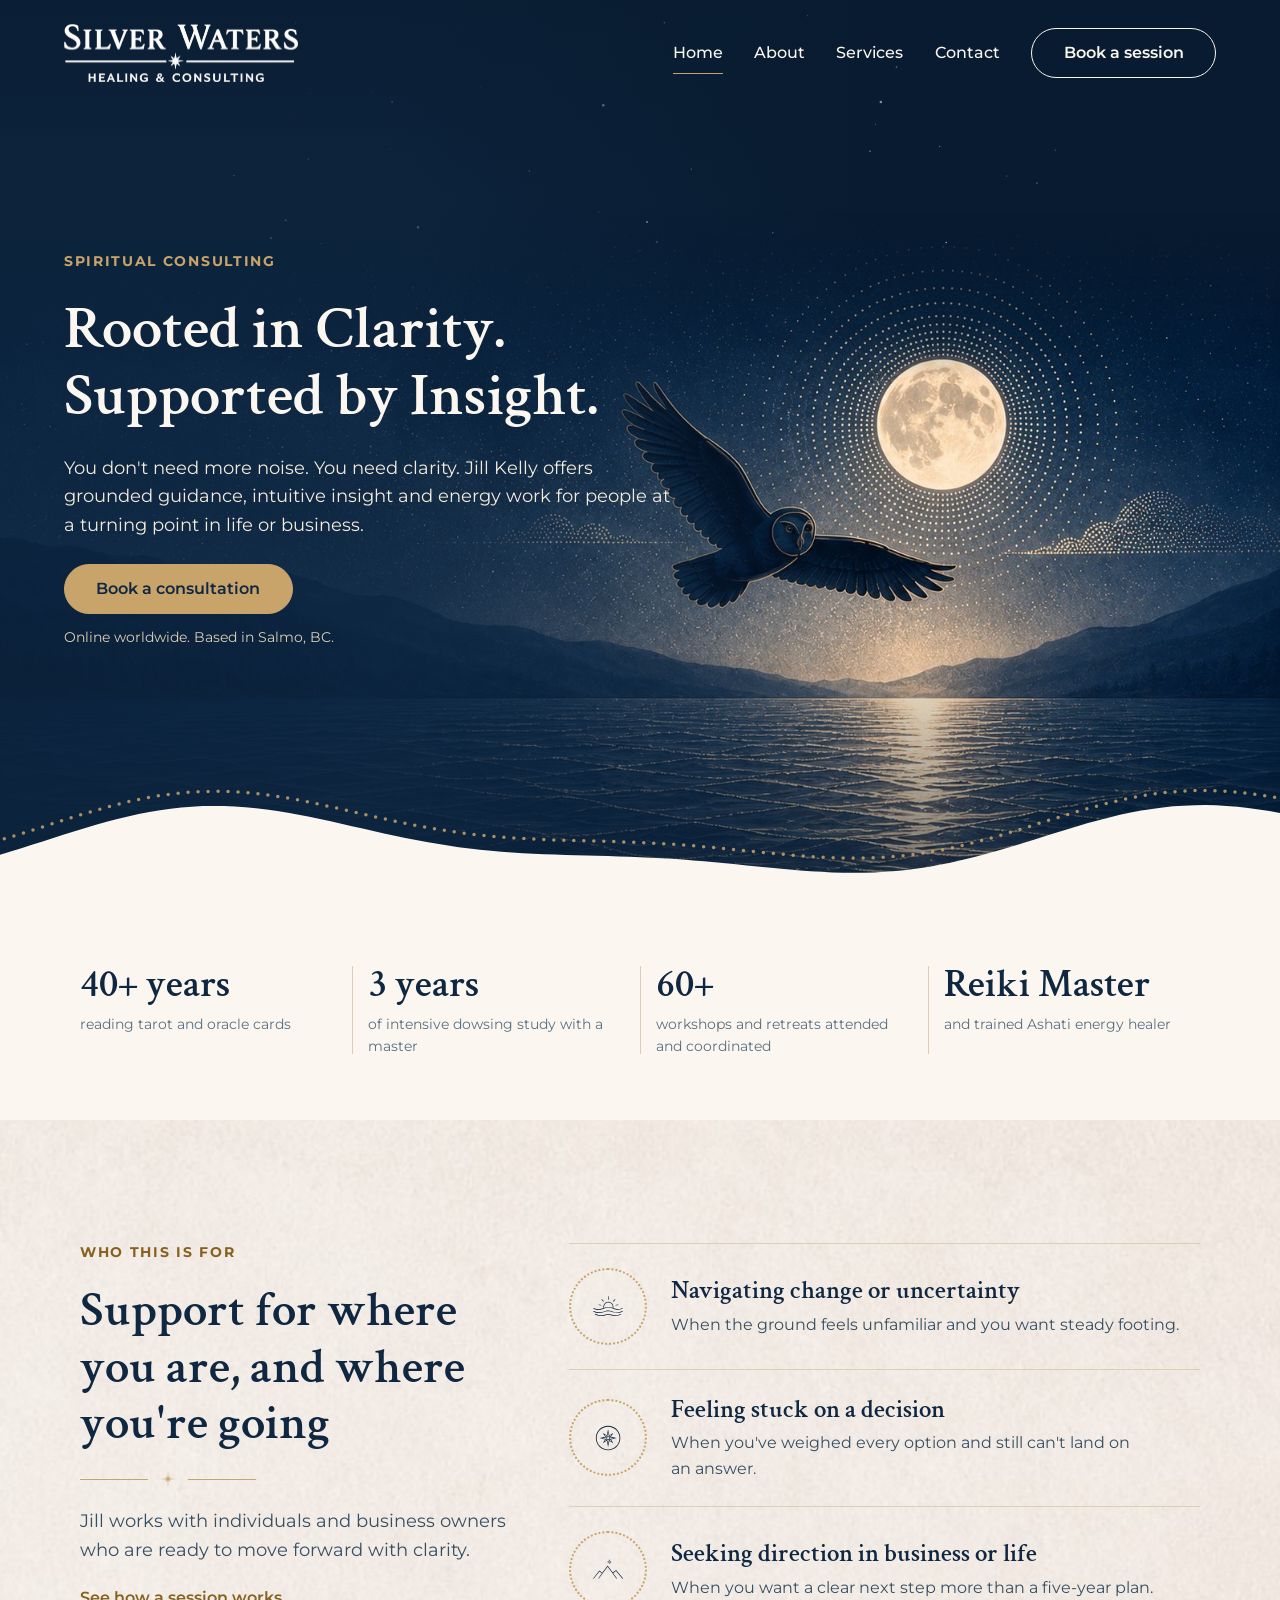
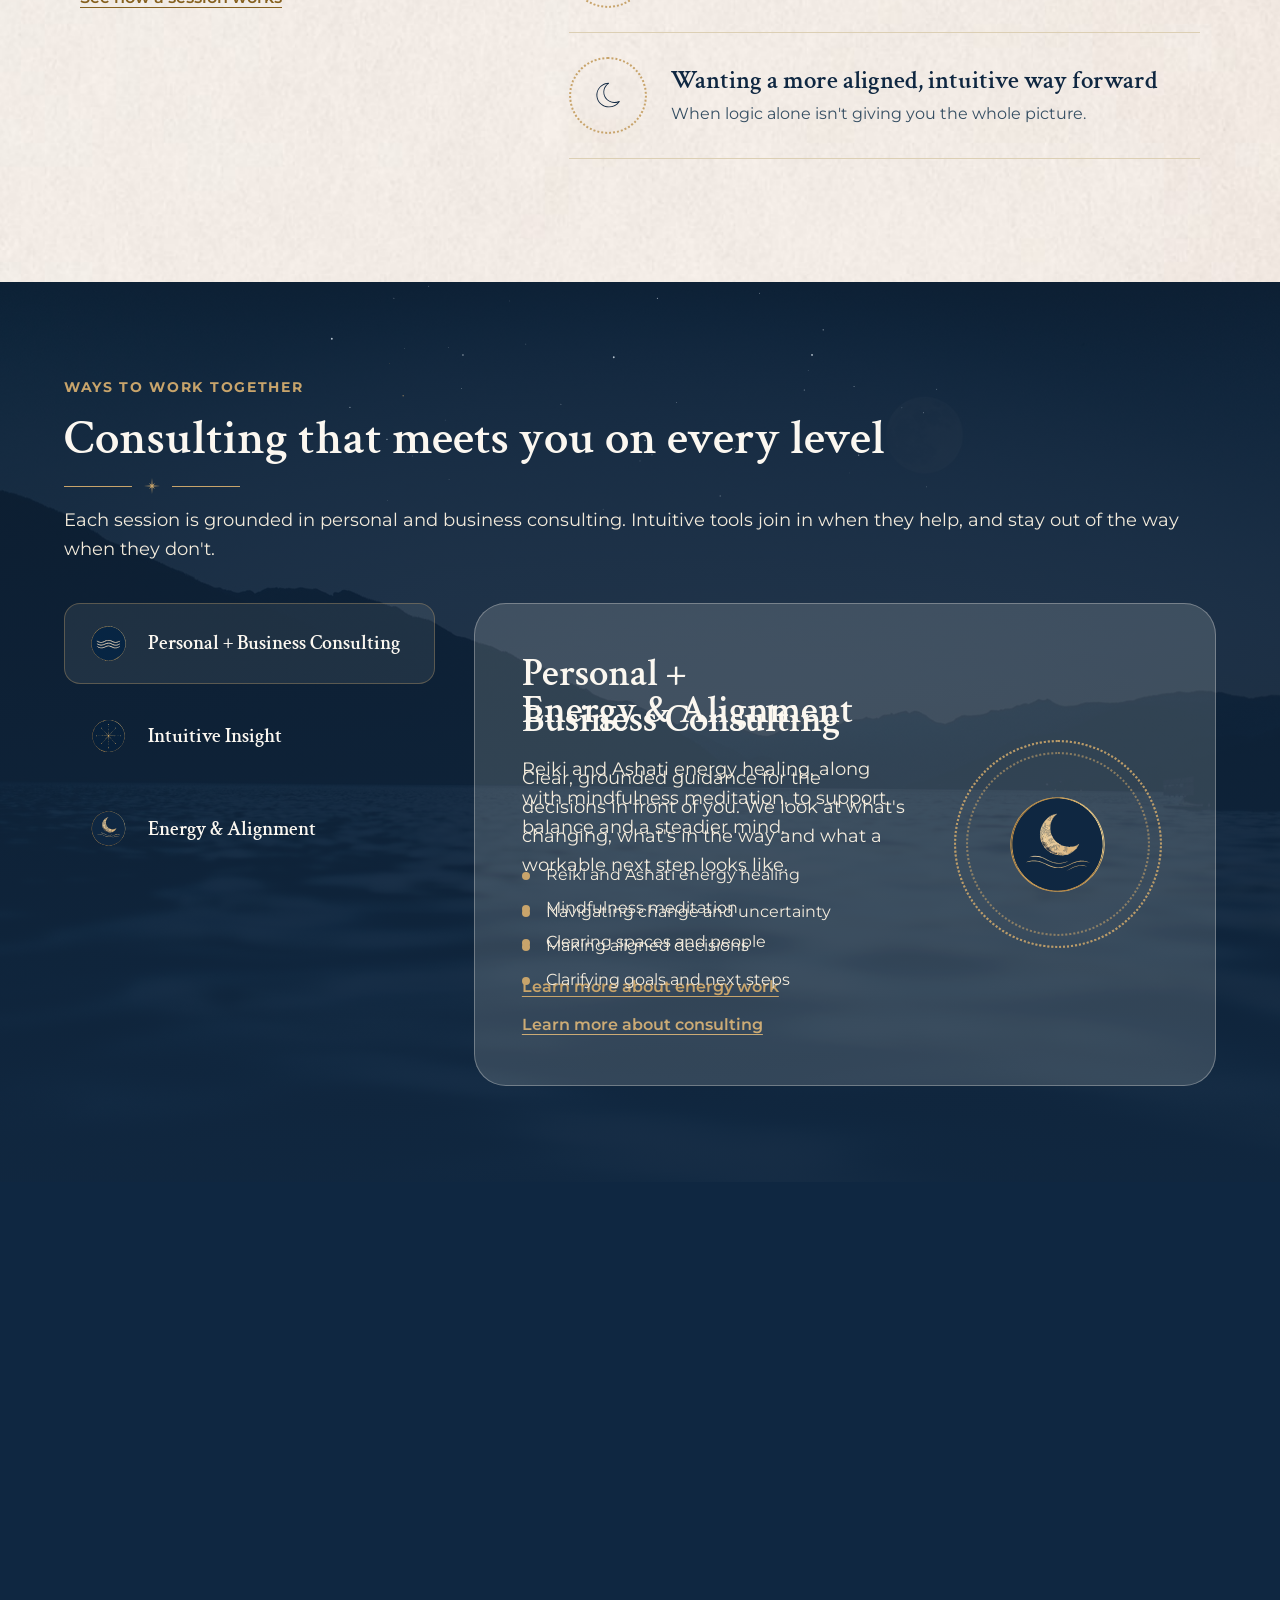
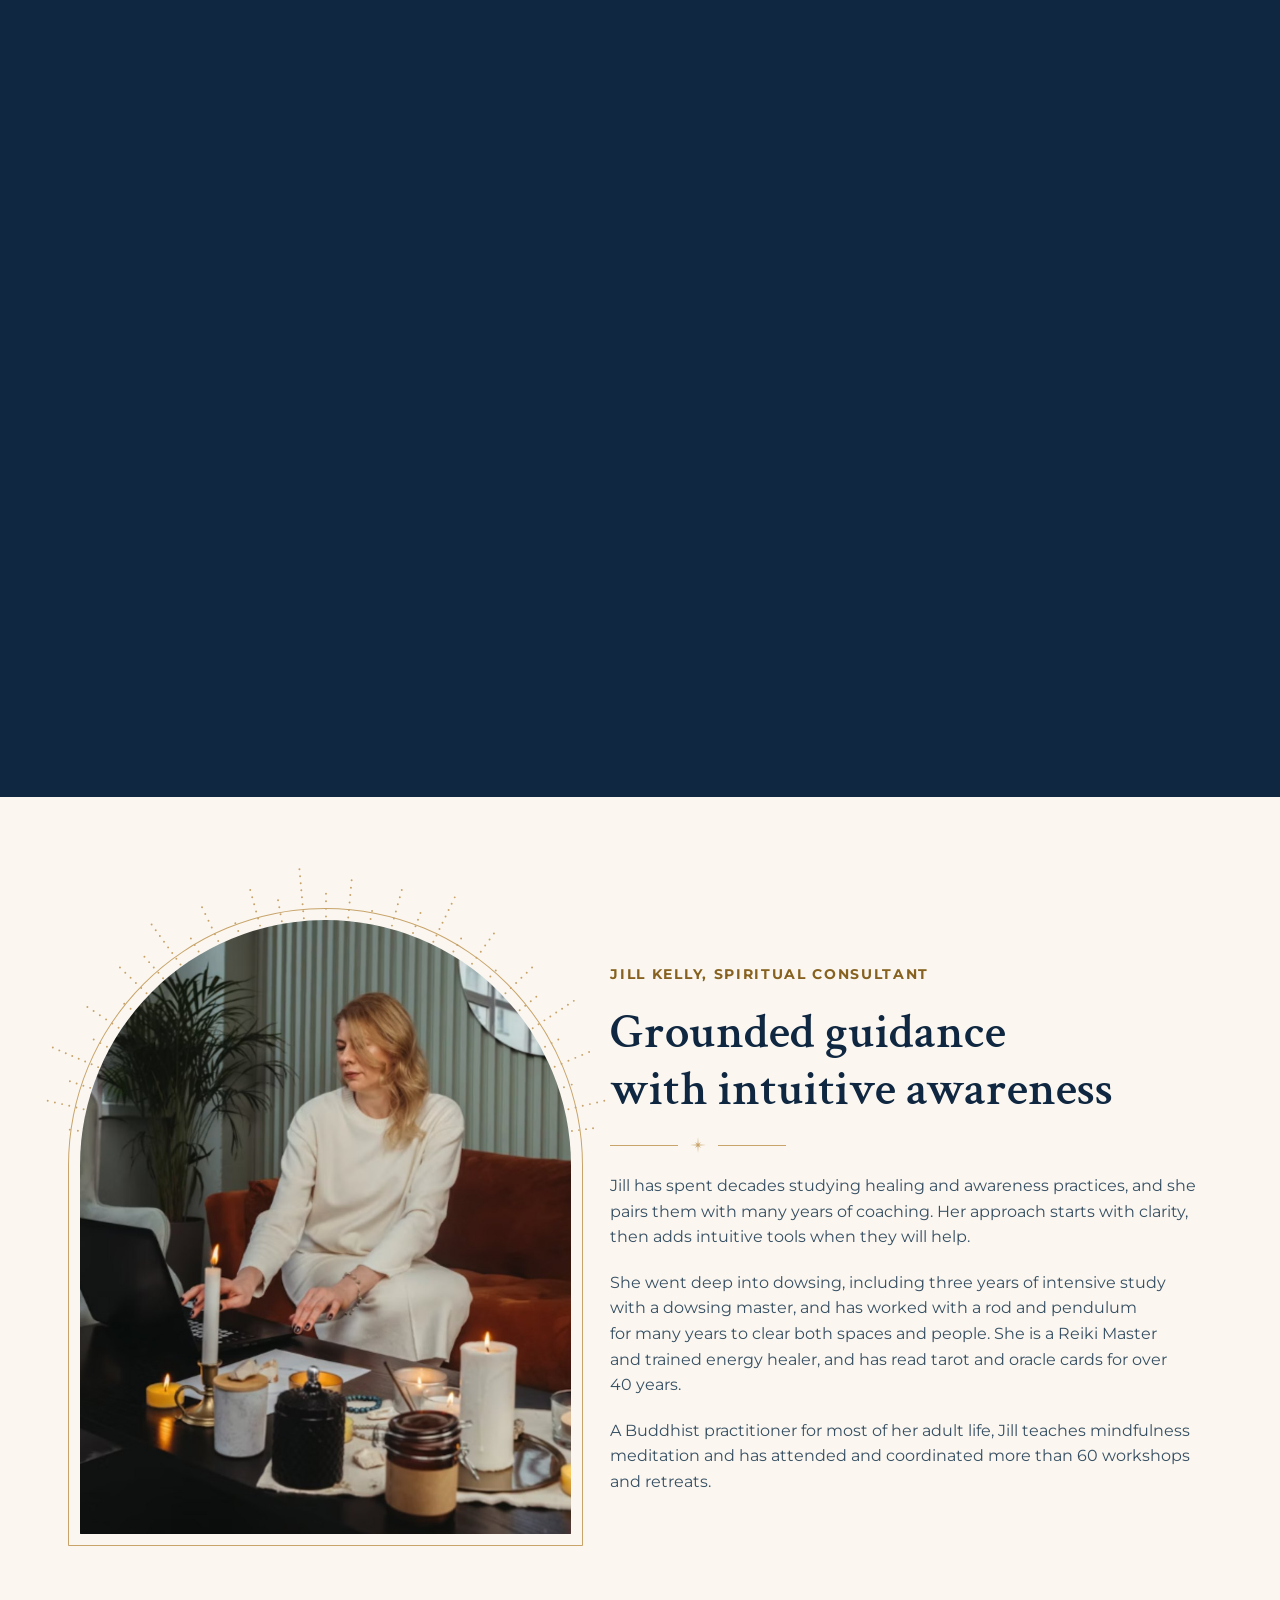
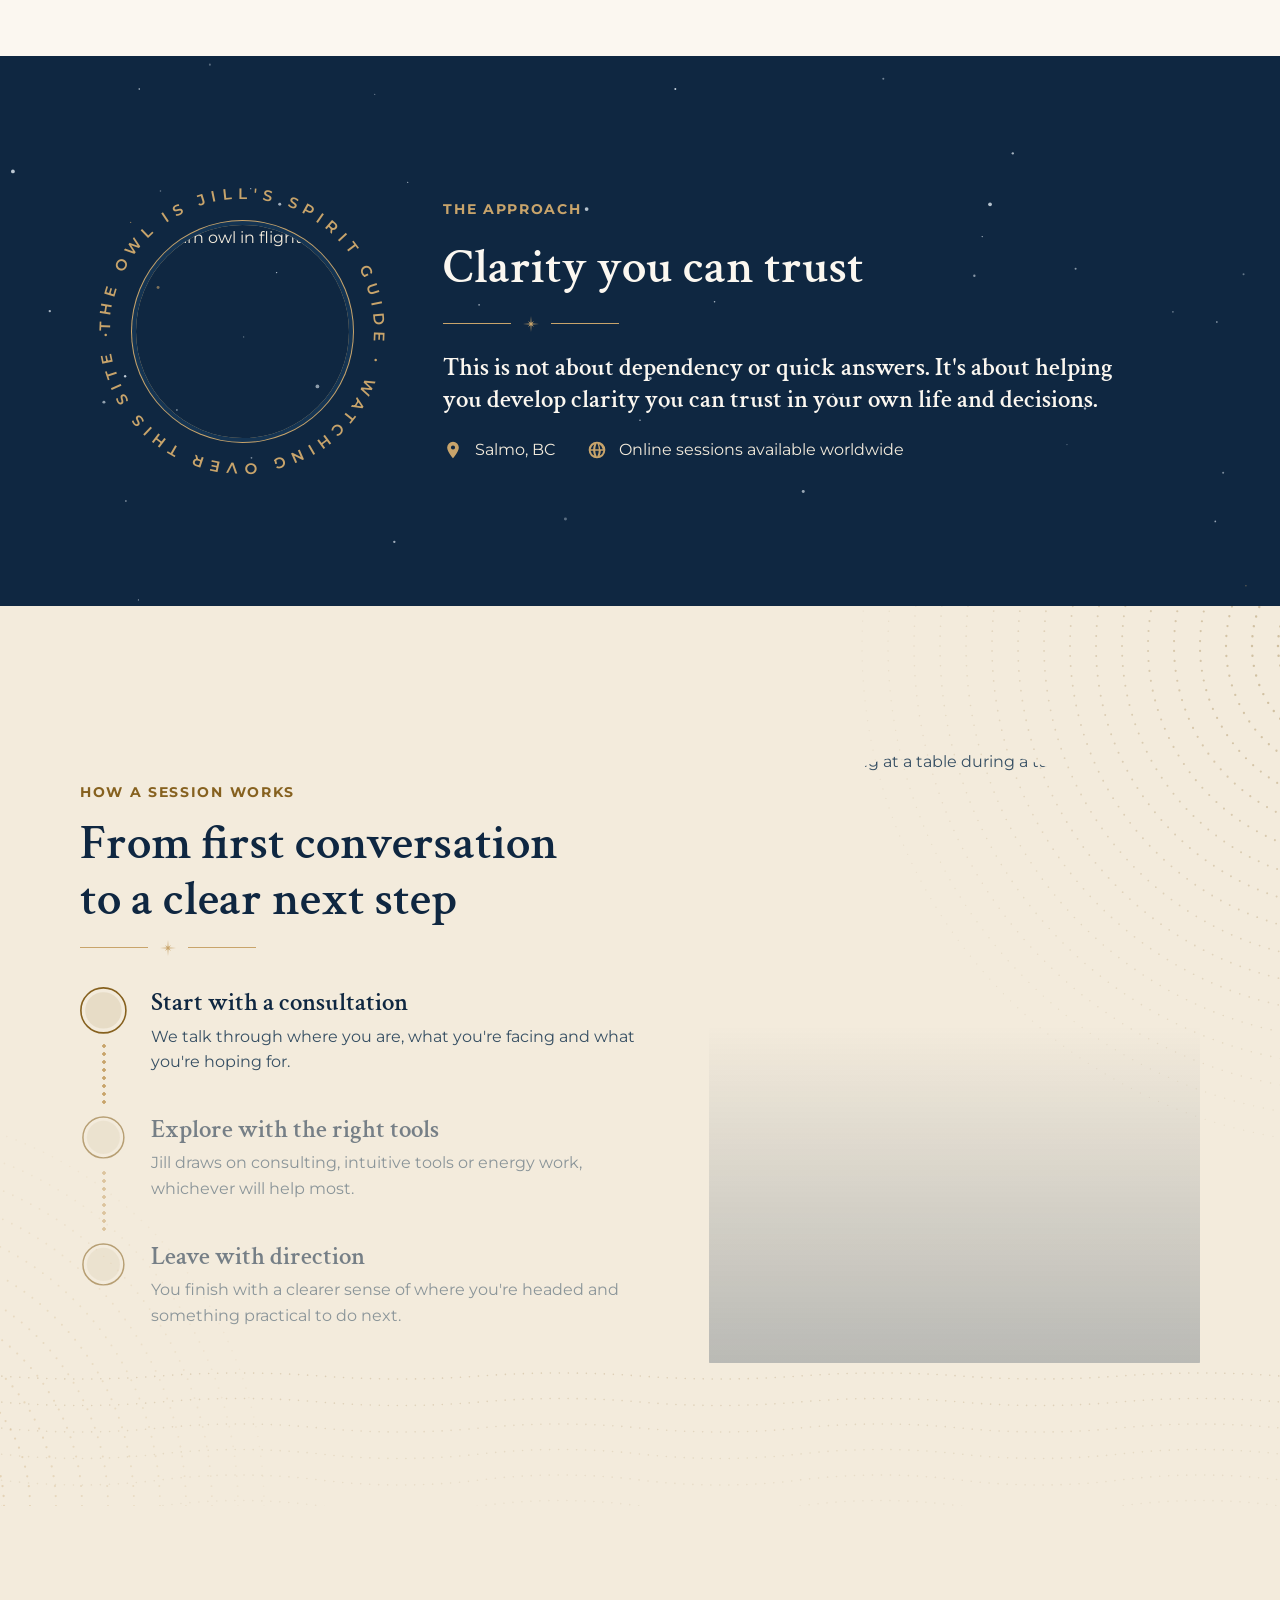
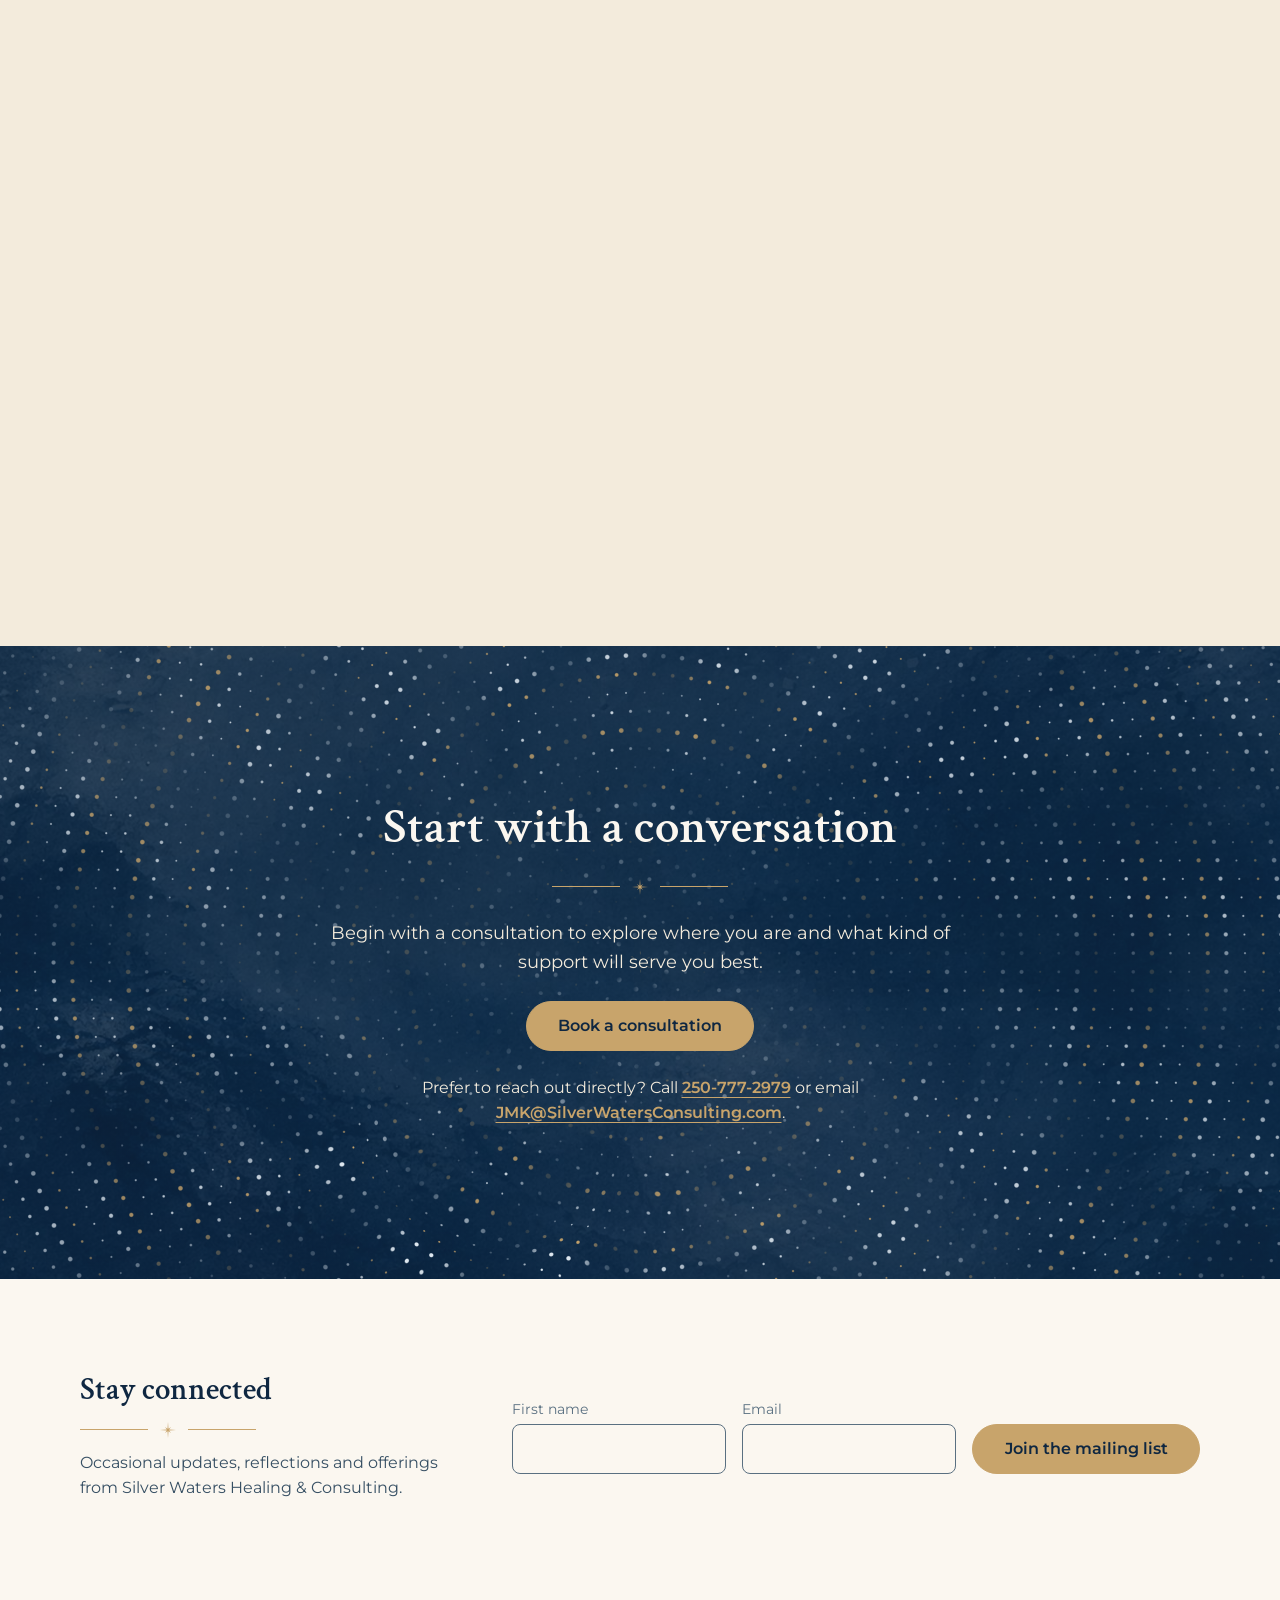
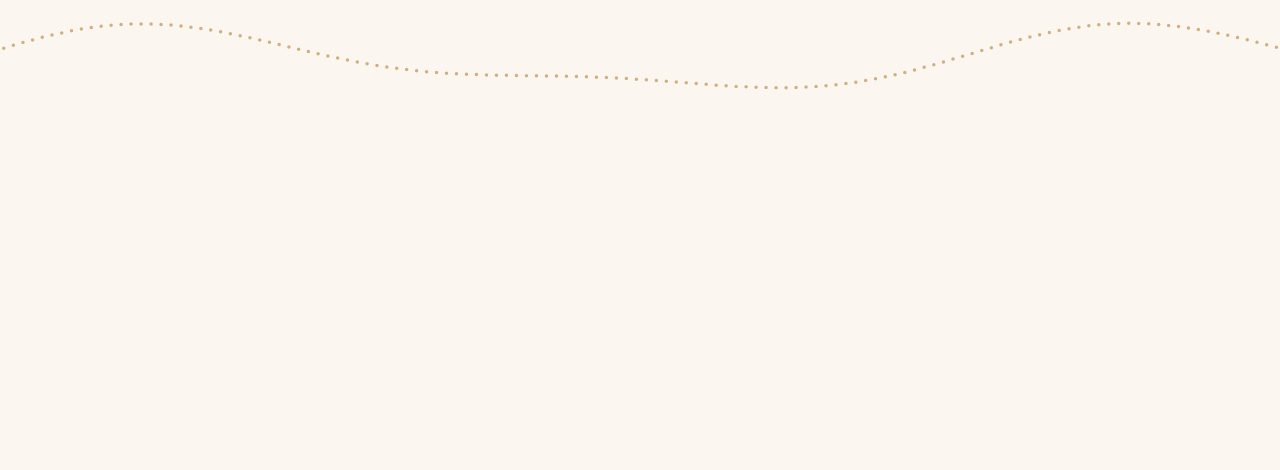
==== index.html @ f77a7997 "Silver Waters prototype v10 Home, About, Services and Contact pages with shared styles, script and a" ====
<!DOCTYPE html>
<html lang="en-CA">
<head>
<meta charset="utf-8">
<meta name="viewport" content="width=device-width, initial-scale=1">
<title>Silver Waters Healing &amp; Consulting | Spiritual consulting in Salmo, BC and online</title>
<meta name="description" content="Spiritual consulting for personal and professional clarity. Grounded guidance, tarot and oracle readings, dowsing and energy healing with Jill Kelly in Salmo, BC and online worldwide.">
<meta name="theme-color" content="#0F2741">
<link rel="icon" href="assets/img/favicon.png">
<link rel="preload" href="assets/fonts/crimson-text-latin-600-normal.woff2" as="font" type="font/woff2" crossorigin>
<link rel="stylesheet" href="styles.css">
<script src="script.js" defer></script>
</head>
<body>

<!-- Icon sprite: the four outline icons from the icons folder, plus a few small marks -->
<svg width="0" height="0" style="position:absolute" aria-hidden="true" focusable="false">
  <symbol id="i-sunrise" viewBox="0 0 144 144"><path d="M86.23,80.1c-8.52-3.36-17.35-3.55-25.71-.22l-9.67,3.85c-10.69,3.56-22.1,2.5-31.73-3.43-.15-.51-.06-1.39.26-1.67s1.35-.24,1.75,0c10.65,6.32,23.32,5.96,34.15.52-1.23-5.84.38-11.62,4.21-16.08,3.48-4.05,9.02-6.65,14.69-6.17,11.19.97,19.08,11.11,16.81,22.36,10.3,5.13,21.82,5.68,31.98-.45.55-.33,1.81-.06,1.97.46.79,2.69-15.48,9.97-29.44,4.47l-9.26-3.65ZM88.69,78.35c1.57-9.45-5.06-17.95-14.46-18.88-4.86-.48-9.59,1.67-12.76,5.13s-4.69,8.47-3.85,13.58c10.94-4.42,19.98-4.54,31.08.16Z"/> <path d="M81.12,91.47c-5.77-1.92-11.7-1.69-17.35.09l-11.62,3.65c-9.33,2.93-19.13,2.22-28.12-1.52l-4.33-1.8c-.34-.14-.6-1.38-.32-1.6.33-.27.99-.5,1.69-.64,10.39,5.4,22.25,6.16,33.28,2.27l8.51-2.75c6.78-2.19,13.98-1.96,20.74.36l9.46,3.25c9.77,3.36,20.13,1.84,29.32-2.84.66-.34,1.86-.13,2.1.4.35.79-.16,1.48-.94,1.87-10.67,5.38-22.65,6.29-33.85,2.12l-8.55-2.85Z"/> <path d="M118.78,102.4l-6.9,2.63c-8.65,3.3-17.72,3.4-26.58.58-9.22-2.93-15.32-3.26-24.79-.19-8.73,2.83-17.7,3.02-26.42.04l-8.94-3.05c-.43-.15-.97-1.27-.75-1.63s.89-.72,1.5-.96c4.72,1.89,9.31,3.39,14.28,4.63,6.42,1.37,12.7.79,18.93-1.24,10.5-3.43,17.2-3.19,27.63.21,11.55,3.76,20.23,1.12,30.99-3.35.41-.17,1.52.31,1.68.73s-.2,1.43-.64,1.59Z"/> <path d="M74.1,47.96c0,.56-.69,1.39-1.08,1.39-.49,0-1.25-.65-1.39-1.17v-10.71s1.08-1.04,1.08-1.04c.3-.29,1.34.69,1.34,1.12l.05,10.41Z"/> <path d="M56.34,53.72c.48.51.71,1.36.25,1.93-.52.65-1.48.55-2.1-.13l-5.96-6.51c-.31-.34-.08-1.46.33-1.75s1.29-.05,1.73.41l5.75,6.04Z"/> <path d="M92,55.47c-.38.41-1.33.73-1.73.57-.46-.19-.8-1.44-.42-1.84l6.4-6.81c.36-.39,1.47-.27,1.76.15s.14,1.3-.23,1.7l-5.78,6.23Z"/> <path d="M47.22,70.24l-8.29-1.77c-.43-.09-1.09-.84-1.13-1.26-.05-.49.92-1.39,1.48-1.25l8.31,1.97c.33.08.79.8.86,1.14s-.87,1.24-1.22,1.17Z"/> <path d="M99.66,70.18c-.6.12-1.56-.72-1.51-1.12s.62-1.16,1.01-1.23l8.29-1.51c.42-.08,1.19.36,1.43.64s-.09,1.45-.56,1.54l-8.66,1.67Z"/></symbol>
  <symbol id="i-compass" viewBox="0 0 144 144"><path d="M115.94,72c0,24.27-19.67,43.94-43.94,43.94s-43.94-19.67-43.94-43.94,19.67-43.94,43.94-43.94,43.94,19.67,43.94,43.94ZM112.94,71.99c0-22.61-18.33-40.93-40.93-40.93s-40.93,18.33-40.93,40.93,18.33,40.93,40.93,40.93,40.93-18.33,40.93-40.93Z"/> <path d="M71.98,103.54l-4.72-21.73-14.36,8.86,8.21-13.99-19.43-4.57,20.04-4.52-8.81-13.52,14.55,7.52,4.43-21.44,4.67,21.3,14.53-7.69-8.97,13.82,20.47,4.47-20.05,4.62,8.54,14.2-14.47-8.57-4.63,21.23ZM74.74,66.25l-.26-3-2.46-11.97-2.93,15.18,5.64-.21ZM80.7,65.58l3.66-5.76-7.34,4.1c.1,1.34.37,2.73,1.04,2.9,1.02.25,2.07-.33,2.64-1.23ZM66.84,63.84l-7.2-3.73,4.77,7.02c.71.09,2.31.01,2.33-.62l.1-2.67ZM75.76,72.24c0-2.04-1.66-3.7-3.7-3.7s-3.7,1.66-3.7,3.7,1.66,3.7,3.7,3.7,3.7-1.66,3.7-3.7ZM66.36,75.28c-.37-2.67-.22-4.1.2-6.32l-14.7,3.21,14.5,3.11ZM92.19,72.21l-14.88-3.34c.96,2.42,1.05,3.87.19,6.34l14.69-2.99ZM67.44,77.43l-3.61-.81-3.78,6.67c3.18-1.71,5.05-3.37,7.39-5.87ZM84.42,84.2l-4.86-7.46c-.96.13-2.32.11-2.36.59l-.2,2.25,7.42,4.62ZM72.03,92.6l2.9-14.68c-1.99.97-3.37.94-5.82.19l2.92,14.49Z"/></symbol>
  <symbol id="i-mountain" viewBox="0 0 144 144"><path d="M84.36,82.41l-14.06-18.78-17.45,23.42-13.91,19.1c-.39.25-1.23.29-1.6.02s-.36-1.09-.04-1.64l12.65-17.16-8.79-7.01-20.23,25.36c-.35.58-1.12.84-1.71.6-.49-.21-.71-1.25-.23-1.85l21.9-27.25,10.3,8.31,18.08-24.31c.2-.26.6-.64.83-.74.28-.13.95.28,1.18.58l17.55,23.53,10.79-8.43c.46-.36,1.13-.25,1.67.19l23.24,27.6c.41.49.83,1.11.78,1.6-.06.53-1.12,1-1.7.74l-23.44-27.67-9.99,7.87,13.31,17.94c.27.38.36,1.26.11,1.56s-1.1.4-1.61.26l-17.59-23.84Z"/> <path d="M76.32,54.98c-1.83-2.83-.87-6.12-3.79-7.11l-4.74-1.61,4.72-1.51c1.05-.34,1.91-1.26,2.2-2.39l1.15-4.54c.2-.12.62-.34.68-.19l.37.88c.66,1.6.8,4.12,1.91,5.63l6.08,2.05c-3.15,1.96-5.79.58-7.03,4.24l-1.54,4.55ZM76.36,50.1c.75-2.3,1.7-3.04,3.69-3.81-2.25-.64-2.93-1.85-3.66-4.01-.47,2.46-1.71,3.47-3.92,4.12,2.29.56,3.32,1.36,3.89,3.71Z"/></symbol>
  <symbol id="i-moon" viewBox="0 0 144 144"><path d="M111.66,93.51c.53-.24,1.6-.09,1.9.24s.31,1.53.03,1.94c-10.19,14.86-28.04,22.53-45.85,19.65-19.93-3.23-35.28-19.11-37.33-39.35-1.6-15.8,6.18-31.31,19.18-40.2,7.53-4.92,15.63-7.2,24.58-7.72.53.4,1.18.95,1.39,1.33.26.46-.55,1.5-1.09,1.83-7.27,4.57-12.24,11.64-14.85,19.87-2.99,9.41-1.54,19.36,3.42,27.83,9.98,17.01,30.23,22.67,48.6,14.58ZM107.68,98.22c-13.46,3.89-26.58,2-37.39-6.38-9.37-7.26-15.77-19.36-15.23-31.98.48-11.17,5.49-20.75,13.87-28.36-18.35,2.84-33.04,17.08-35.29,35.77s8.74,35.99,26,42.73c16.86,6.58,36.15,1.89,48.05-11.78Z"/></symbol>
  <symbol id="i-star" viewBox="0 0 24 24"><path d="M12.00 0.00 L12.73 10.24 L16.53 7.47 L13.76 11.27 L24.00 12.00 L13.76 12.73 L16.53 16.53 L12.73 13.76 L12.00 24.00 L11.27 13.76 L7.47 16.53 L10.24 12.73 L0.00 12.00 L10.24 11.27 L7.47 7.47 L11.27 10.24 Z"/></symbol>
  <symbol id="i-mail" viewBox="0 0 24 24"><path d="M20 4H4a2 2 0 0 0-2 2v12a2 2 0 0 0 2 2h16a2 2 0 0 0 2-2V6a2 2 0 0 0-2-2Zm0 4-8 5-8-5V6l8 5 8-5v2Z"/></symbol>
  <symbol id="i-phone" viewBox="0 0 24 24"><path d="M6.6 10.8a15.1 15.1 0 0 0 6.6 6.6l2.2-2.2a1 1 0 0 1 1-.25 11.4 11.4 0 0 0 3.6.57 1 1 0 0 1 1 1V20a1 1 0 0 1-1 1A17 17 0 0 1 3 4a1 1 0 0 1 1-1h3.5a1 1 0 0 1 1 1c0 1.25.2 2.45.57 3.57a1 1 0 0 1-.25 1L6.6 10.8Z"/></symbol>
  <symbol id="i-clock" viewBox="0 0 24 24"><path fill-rule="evenodd" d="M12 2a10 10 0 1 0 0 20 10 10 0 0 0 0-20Zm.5 5H11v6l4.6 2.7.8-1.3-3.9-2.3V7Z"/></symbol>
  <symbol id="i-pin" viewBox="0 0 24 24"><path d="M12 2a7 7 0 0 0-7 7c0 5.2 7 13 7 13s7-7.8 7-13a7 7 0 0 0-7-7Zm0 9.5A2.5 2.5 0 1 1 12 6.5a2.5 2.5 0 0 1 0 5Z"/></symbol>
  <symbol id="i-globe" viewBox="0 0 24 24"><path d="M12 2a10 10 0 1 0 0 20 10 10 0 0 0 0-20Zm6.9 9h-3.1a15.6 15.6 0 0 0-1.4-6A8 8 0 0 1 18.9 11ZM12 4c.8 1 1.8 3.2 2.1 7H9.9C10.2 7.2 11.2 5 12 4ZM4.3 13h3.1a15.6 15.6 0 0 0 1.4 6A8 8 0 0 1 4.3 13Zm3.1-2H4.3a8 8 0 0 1 4.5-6 15.6 15.6 0 0 0-1.4 6ZM12 20c-.8-1-1.8-3.2-2.1-7h4.2c-.3 3.8-1.3 6-2.1 7Zm3.2-1a15.6 15.6 0 0 0 1.4-6h3.1a8 8 0 0 1-4.5 6Z"/></symbol>
</svg>

<!-- Randomly scattered stars, reused in dark sections -->
<svg width="0" height="0" style="position:absolute" aria-hidden="true" focusable="false">
  <symbol id="starfield" viewBox="0 0 1600 700">
<circle class="st st-s" cx="724" cy="392" r="1.0" style="--o:0.45;animation-duration:6.2s;animation-delay:-11.8s"/>
<circle class="st st-s" cx="1479" cy="326" r="1.1" style="--o:0.44;animation-duration:10.0s;animation-delay:-7.2s"/>
<circle class="st st-s" cx="813" cy="411" r="1.9" style="--o:0.68;animation-duration:8.4s;animation-delay:-1.3s"/>
<circle class="st st-s" cx="295" cy="358" r="0.8" style="--o:0.49;animation-duration:10.9s;animation-delay:-5.1s"/>
<circle class="st st-s" cx="1008" cy="555" r="1.9" style="--o:0.68;animation-duration:7.3s;animation-delay:-2.3s"/>
<circle class="st st-g" cx="151" cy="212" r="0.9" style="--o:0.61;animation-duration:10.2s;animation-delay:-8.0s"/>
<circle class="st st-s" cx="145" cy="567" r="0.9" style="--o:0.85;animation-duration:6.6s;animation-delay:-0.2s"/>
<circle class="st st-s" cx="1110" cy="29" r="1.3" style="--o:0.49;animation-duration:5.4s;animation-delay:-3.7s"/>
<circle class="st st-g" cx="1572" cy="675" r="1.0" style="--o:0.43;animation-duration:8.6s;animation-delay:-4.3s"/>
<circle class="st st-s" cx="1046" cy="431" r="1.0" style="--o:0.86;animation-duration:8.8s;animation-delay:-4.6s"/>
<circle class="st st-s" cx="252" cy="11" r="1.3" style="--o:0.36;animation-duration:10.1s;animation-delay:-6.3s"/>
<circle class="st st-s" cx="845" cy="42" r="1.3" style="--o:0.90;animation-duration:5.6s;animation-delay:-7.1s"/>
<circle class="st st-s" cx="304" cy="169" r="0.8" style="--o:0.76;animation-duration:10.6s;animation-delay:-10.3s"/>
<circle class="st st-s" cx="48" cy="325" r="1.5" style="--o:0.73;animation-duration:12.2s;animation-delay:-11.3s"/>
<circle class="st st-s" cx="705" cy="590" r="1.9" style="--o:0.37;animation-duration:9.0s;animation-delay:-0.2s"/>
<circle class="st st-s" cx="831" cy="448" r="1.9" style="--o:0.36;animation-duration:5.6s;animation-delay:-1.2s"/>
<circle class="st st-s" cx="800" cy="464" r="0.9" style="--o:0.83;animation-duration:10.8s;animation-delay:-5.0s"/>
<circle class="st st-s" cx="732" cy="195" r="2.4" style="--o:0.81;animation-duration:5.7s;animation-delay:-9.8s"/>
<circle class="st st-s" cx="1344" cy="495" r="0.8" style="--o:0.40;animation-duration:5.2s;animation-delay:-12.4s"/>
<circle class="st st-s" cx="504" cy="161" r="0.9" style="--o:0.69;animation-duration:12.4s;animation-delay:-3.3s"/>
<circle class="st st-s" cx="462" cy="49" r="0.8" style="--o:0.43;animation-duration:9.9s;animation-delay:-6.7s"/>
<circle class="st st-s" cx="1226" cy="280" r="1.5" style="--o:0.59;animation-duration:12.1s;animation-delay:-4.3s"/>
<circle class="st st-s" cx="1355" cy="271" r="1.3" style="--o:0.59;animation-duration:11.4s;animation-delay:-11.9s"/>
<circle class="st st-s" cx="1533" cy="593" r="1.1" style="--o:0.67;animation-duration:7.5s;animation-delay:-1.8s"/>
<circle class="st st-s" cx="1" cy="147" r="2.4" style="--o:0.84;animation-duration:5.3s;animation-delay:-0.8s"/>
<circle class="st st-s" cx="1569" cy="278" r="1.3" style="--o:0.41;animation-duration:8.8s;animation-delay:-12.0s"/>
<circle class="st st-s" cx="117" cy="441" r="1.9" style="--o:0.64;animation-duration:10.4s;animation-delay:-9.3s"/>
<circle class="st st-s" cx="1246" cy="189" r="2.4" style="--o:0.81;animation-duration:7.2s;animation-delay:-7.9s"/>
<circle class="st st-s" cx="1543" cy="531" r="1.3" style="--o:0.52;animation-duration:11.3s;animation-delay:-0.2s"/>
<circle class="st st-s" cx="189" cy="172" r="1.0" style="--o:0.45;animation-duration:11.2s;animation-delay:-3.5s"/>
<circle class="st st-s" cx="162" cy="42" r="1.0" style="--o:0.89;animation-duration:5.9s;animation-delay:-1.4s"/>
<circle class="st st-s" cx="1275" cy="124" r="1.5" style="--o:0.73;animation-duration:6.6s;animation-delay:-6.2s"/>
<circle class="st st-s" cx="895" cy="313" r="1.0" style="--o:0.77;animation-duration:9.3s;animation-delay:-0.5s"/>
<circle class="st st-s" cx="305" cy="512" r="1.1" style="--o:0.54;animation-duration:10.6s;animation-delay:-6.8s"/>
<circle class="st st-s" cx="210" cy="451" r="1.0" style="--o:0.79;animation-duration:12.2s;animation-delay:-1.1s"/>
<circle class="st st-g" cx="186" cy="295" r="1.9" style="--o:0.60;animation-duration:10.0s;animation-delay:-11.8s"/>
<circle class="st st-s" cx="341" cy="189" r="1.9" style="--o:0.71;animation-duration:9.0s;animation-delay:-10.7s"/>
<circle class="st st-s" cx="487" cy="619" r="1.5" style="--o:0.71;animation-duration:6.6s;animation-delay:-9.4s"/>
<circle class="st st-s" cx="337" cy="276" r="0.9" style="--o:0.84;animation-duration:12.8s;animation-delay:-12.7s"/>
<circle class="st st-s" cx="1367" cy="449" r="1.5" style="--o:0.75;animation-duration:5.1s;animation-delay:-6.6s"/>
<circle class="st st-s" cx="161" cy="693" r="0.8" style="--o:0.65;animation-duration:11.1s;animation-delay:-6.3s"/>
<circle class="st st-s" cx="1236" cy="230" r="0.8" style="--o:0.83;animation-duration:8.4s;animation-delay:-0.5s"/>
<circle class="st st-s" cx="144" cy="408" r="1.5" style="--o:0.85;animation-duration:8.8s;animation-delay:-13.0s"/>
<circle class="st st-s" cx="389" cy="421" r="2.4" style="--o:0.62;animation-duration:12.6s;animation-delay:-1.1s"/>
<circle class="st st-s" cx="595" cy="317" r="1.1" style="--o:0.66;animation-duration:11.6s;animation-delay:-7.3s"/>
<circle class="st st-s" cx="1535" cy="339" r="1.0" style="--o:0.81;animation-duration:9.5s;animation-delay:-4.1s"/>
  </symbol>
</svg>

<a class="skip-link" href="#main">Skip to content</a>

<!-- Header -->
<header class="site-header">
<div class="header-inner boxed-l pad-tb-24 flex-row flex-align-center flex-justify-between gap-24">
  <a class="brand" href="index.html" aria-label="Silver Waters Healing &amp; Consulting, home">
    <img src="assets/img/logo-header.png" alt="Silver Waters Healing &amp; Consulting" width="935" height="233">
  </a>
  <input class="menu-check" type="checkbox" id="menu-toggle">
  <label class="menu-button" for="menu-toggle"><span class="menu-bars"></span><span class="visually-hidden">Menu</span></label>
  <nav class="site-nav" aria-label="Main">
    <ul class="flex-row flex-align-center gap-32">
      <li><a class="nav-link body-m heading-on-dark" href="index.html" aria-current="page">Home</a></li>
      <li><a class="nav-link body-m heading-on-dark" href="about.html">About</a></li>
      <li><a class="nav-link body-m heading-on-dark" href="services.html">Services</a></li>
      <li><a class="nav-link body-m heading-on-dark" href="contact.html">Contact</a></li>
      <li><a class="btn-outline-on-dark" href="contact.html">Book a session</a></li>
    </ul>
  </nav>
</div>
</header>

<div class="page" id="page">

<main id="main">

<!-- 1. Hero: one main action -->
<section class="hero bg-dark-1 boxed-l pad-tb-160 flex-column flex-justify-center body-on-dark" aria-labelledby="hero-title">
  <div class="scene" aria-hidden="true">
    <div class="scene-art">
      <img class="art-base" src="assets/img/hero.jpg" alt="" width="1683" height="935" fetchpriority="high">
    </div>
    <svg class="starfield" preserveAspectRatio="xMidYMid slice"><use href="#starfield"/></svg>
    <div class="scene-scrim"></div>
  </div>

  <div class="hero-content flex-column gap-24">
    <p class="sub-title subtitle-on-dark rise" style="--delay:.1s">Spiritual consulting</p>
    <h1 id="hero-title" class="title-1 heading-on-dark rise" style="--delay:.25s"><span class="line-break">Rooted in Clarity.</span> <span class="line-break">Supported by Insight.</span></h1>
    <p class="body-l rise" style="--delay:.45s">You don't need more noise. You need clarity. Jill Kelly offers grounded guidance, intuitive insight and energy work for people at a turning point in life or business.</p>
    <div class="flex-column flex-align-start gap-12 rise" style="--delay:.65s">
      <a class="btn-solid-on-dark" href="contact.html">Book a consultation</a>
      <p class="body-s detail-on-dark">Online worldwide. Based in Salmo, BC.</p>
    </div>
  </div>
  <div class="hero-wave" aria-hidden="true"><svg viewBox="0 0 1440 140" preserveAspectRatio="none" focusable="false" data-wave="down" data-m="78" data-a="44" data-dots="-16"><path class="wave-dots" d="M0,73.0 L12,75.8 L24,78.4 L36,80.8 L48,82.9 L60,84.7 L72,86.3 L84,87.6 L96,88.6 L108,89.4 L120,89.9 L132,90.2 L144,90.3 L156,90.2 L168,89.9 L180,89.4 L192,88.8 L204,88.1 L216,87.3 L228,86.5 L240,85.6 L252,84.7 L264,83.8 L276,83.0 L288,82.2 L300,81.4 L312,80.7 L324,80.1 L336,79.6 L348,79.2 L360,78.8 L372,78.5 L384,78.3 L396,78.1 L408,78.0 L420,77.8 L432,77.7 L444,77.6 L456,77.4 L468,77.1 L480,76.8 L492,76.4 L504,75.8 L516,75.1 L528,74.3 L540,73.3 L552,72.1 L564,70.7 L576,69.1 L588,67.3 L600,65.4 L612,63.3 L624,60.9 L636,58.5 L648,55.9 L660,53.2 L672,50.4 L684,47.5 L696,44.6 L708,41.7 L720,38.9 L732,36.1 L744,33.4 L756,30.8 L768,28.4 L780,26.3 L792,24.3 L804,22.6 L816,21.3 L828,20.2 L840,19.5 L852,19.1 L864,19.0 L876,19.4 L888,20.1 L900,21.1 L912,22.5 L924,24.3 L936,26.4 L948,28.7 L960,31.4 L972,34.3 L984,37.4 L996,40.7 L1008,44.2 L1020,47.8 L1032,51.4 L1044,55.1 L1056,58.7 L1068,62.3 L1080,65.9 L1092,69.3 L1104,72.5 L1116,75.6 L1128,78.5 L1140,81.1 L1152,83.5 L1164,85.6 L1176,87.5 L1188,89.1 L1200,90.3 L1212,91.3 L1224,92.1 L1236,92.5 L1248,92.7 L1260,92.7 L1272,92.4 L1284,92.0 L1296,91.3 L1308,90.6 L1320,89.7 L1332,88.7 L1344,87.6 L1356,86.5 L1368,85.3 L1380,84.2 L1392,83.1 L1404,82.0 L1416,81.0 L1428,80.1 L1440,79.2"/><path class="wave-fill" d="M0,89.0 L12,91.8 L24,94.4 L36,96.8 L48,98.9 L60,100.7 L72,102.3 L84,103.6 L96,104.6 L108,105.4 L120,105.9 L132,106.2 L144,106.3 L156,106.2 L168,105.9 L180,105.4 L192,104.8 L204,104.1 L216,103.3 L228,102.5 L240,101.6 L252,100.7 L264,99.8 L276,99.0 L288,98.2 L300,97.4 L312,96.7 L324,96.1 L336,95.6 L348,95.2 L360,94.8 L372,94.5 L384,94.3 L396,94.1 L408,94.0 L420,93.8 L432,93.7 L444,93.6 L456,93.4 L468,93.1 L480,92.8 L492,92.4 L504,91.8 L516,91.1 L528,90.3 L540,89.3 L552,88.1 L564,86.7 L576,85.1 L588,83.3 L600,81.4 L612,79.3 L624,76.9 L636,74.5 L648,71.9 L660,69.2 L672,66.4 L684,63.5 L696,60.6 L708,57.7 L720,54.9 L732,52.1 L744,49.4 L756,46.8 L768,44.4 L780,42.3 L792,40.3 L804,38.6 L816,37.3 L828,36.2 L840,35.5 L852,35.1 L864,35.0 L876,35.4 L888,36.1 L900,37.1 L912,38.5 L924,40.3 L936,42.4 L948,44.7 L960,47.4 L972,50.3 L984,53.4 L996,56.7 L1008,60.2 L1020,63.8 L1032,67.4 L1044,71.1 L1056,74.7 L1068,78.3 L1080,81.9 L1092,85.3 L1104,88.5 L1116,91.6 L1128,94.5 L1140,97.1 L1152,99.5 L1164,101.6 L1176,103.5 L1188,105.1 L1200,106.3 L1212,107.3 L1224,108.1 L1236,108.5 L1248,108.7 L1260,108.7 L1272,108.4 L1284,108.0 L1296,107.3 L1308,106.6 L1320,105.7 L1332,104.7 L1344,103.6 L1356,102.5 L1368,101.3 L1380,100.2 L1392,99.1 L1404,98.0 L1416,97.0 L1428,96.1 L1440,95.2 L1440,140 L0,140 Z"/></svg></div>
</section>

<!-- 2. Credentials: proof right under the main action -->
<section class="bg-light-1 boxed-m pad-tb-64 flex-column" aria-label="Experience at a glance">
  <ul class="credentials gap-32">
    <li class="flex-column gap-4 reveal"><span class="title-3 heading-on-light"><span class="count" data-count>40+</span> years</span><span class="body-s detail-on-light">reading tarot and oracle cards</span></li>
    <li class="flex-column gap-4 reveal"><span class="title-3 heading-on-light"><span class="count" data-count>3</span> years</span><span class="body-s detail-on-light">of intensive dowsing study with a master</span></li>
    <li class="flex-column gap-4 reveal"><span class="title-3 heading-on-light"><span class="count" data-count>60+</span></span><span class="body-s detail-on-light">workshops and retreats attended and coordinated</span></li>
    <li class="flex-column gap-4 reveal"><span class="title-3 heading-on-light">Reiki Master</span><span class="body-s detail-on-light">and trained Ashati energy healer</span></li>
  </ul>
</section>

<!-- 3. Who it is for -->
<section id="who" class="who bg-light-2" aria-labelledby="who-title">
<div class="split-who boxed-m pad-tb-128 gap-40">
  <div class="flex-column gap-20 reveal">
    <p class="sub-title subtitle-on-light">Who this is for</p>
    <h2 id="who-title" class="title-2 heading-on-light">Support for where you are, and where you're going</h2>
    <div class="star-rule"><svg aria-hidden="true"><use href="#i-star"/></svg></div>
    <p class="body-l body-on-light">Jill works with individuals and business owners who are ready to move forward with clarity.</p>
    <p class="body-m"><a class="text-link link-on-light" href="#how">See how a session works</a></p>
  </div>
  <ul class="situations flex-column">
    <li class="situation flex-row flex-align-center gap-24 pad-tb-24 reveal">
      <span class="icon-ring"><svg aria-hidden="true"><use href="#i-sunrise"/></svg></span>
      <div class="flex-column gap-4"><h3 class="title-5 heading-on-light">Navigating change or uncertainty</h3><p class="body-m body-on-light">When the ground feels unfamiliar and you want steady footing.</p></div>
    </li>
    <li class="situation flex-row flex-align-center gap-24 pad-tb-24 reveal">
      <span class="icon-ring"><svg aria-hidden="true"><use href="#i-compass"/></svg></span>
      <div class="flex-column gap-4"><h3 class="title-5 heading-on-light">Feeling stuck on a decision</h3><p class="body-m body-on-light">When you've weighed every option and still can't land on an answer.</p></div>
    </li>
    <li class="situation flex-row flex-align-center gap-24 pad-tb-24 reveal">
      <span class="icon-ring"><svg aria-hidden="true"><use href="#i-mountain"/></svg></span>
      <div class="flex-column gap-4"><h3 class="title-5 heading-on-light">Seeking direction in business or life</h3><p class="body-m body-on-light">When you want a clear next step more than a five-year plan.</p></div>
    </li>
    <li class="situation flex-row flex-align-center gap-24 pad-tb-24 reveal">
      <span class="icon-ring"><svg aria-hidden="true"><use href="#i-moon"/></svg></span>
      <div class="flex-column gap-4"><h3 class="title-5 heading-on-light">Wanting a more aligned, intuitive way forward</h3><p class="body-m body-on-light">When logic alone isn't giving you the whole picture.</p></div>
    </li>
  </ul>
</div>
</section>

<!-- 4. Services as tabs -->
<section id="services" class="services bg-dark-1 body-on-dark" aria-labelledby="services-title">
  <div class="services-pin photo-night">
  <div class="twinkle" aria-hidden="true"><svg class="starfield" preserveAspectRatio="xMidYMid slice"><use href="#starfield"/></svg></div>
  <div class="services-inner boxed-l pad-tb-96 flex-column gap-40">
  <div class="flex-column gap-12 reveal">
    <p class="sub-title subtitle-on-dark">Ways to work together</p>
    <h2 id="services-title" class="title-2 heading-on-dark">Consulting that meets you on every level</h2>
    <div class="star-rule"><svg aria-hidden="true"><use href="#i-star"/></svg></div>
    <p class="body-l">Each session is grounded in personal and business consulting. Intuitive tools join in when they help, and stay out of the way when they don't.</p>
  </div>

  <div class="tabs gap-40">
    <input class="tab-input" type="radio" name="service" id="tab-consulting" checked>
    <input class="tab-input" type="radio" name="service" id="tab-intuitive">
    <input class="tab-input" type="radio" name="service" id="tab-energy">

    <div class="tab-list gap-12" role="group" aria-label="Services">
      <label class="tab-label" for="tab-consulting"><img src="assets/icons/badge-consulting.svg" alt="" width="144" height="144"><span class="title-6 heading-on-dark">Personal + Business Consulting</span></label>
      <label class="tab-label" for="tab-intuitive"><img src="assets/icons/badge-intuitive.svg" alt="" width="144" height="144"><span class="title-6 heading-on-dark">Intuitive Insight</span></label>
      <label class="tab-label" for="tab-energy"><img src="assets/icons/badge-energy.svg" alt="" width="144" height="144"><span class="title-6 heading-on-dark">Energy &amp; Alignment</span></label>
    </div>

    <div class="tab-panels">
      <article class="tab-panel glass pad-48 gap-40" id="panel-consulting">
        <div class="flex-column gap-20">
          <h3 class="title-3 heading-on-dark">Personal + Business Consulting</h3>
          <p class="body-l">Clear, grounded guidance for the decisions in front of you. We look at what's changing, what's in the way and what a workable next step looks like.</p>
          <ul class="check-list flex-column gap-8">
            <li class="body-m">Navigating change and uncertainty</li>
            <li class="body-m">Making aligned decisions</li>
            <li class="body-m">Clarifying goals and next steps</li>
          </ul>
          <p class="body-m"><a class="text-link link-on-dark" href="services.html#consulting">Learn more about consulting</a></p>
        </div>
        <div class="badge-art" aria-hidden="true"><img src="assets/icons/badge-consulting.svg" alt="" width="144" height="144"></div>
      </article>

      <article class="tab-panel glass pad-48 gap-40" id="panel-intuitive">
        <div class="flex-column gap-20">
          <h3 class="title-3 heading-on-dark">Intuitive Insight</h3>
          <p class="body-l">Jill reads tarot and oracle cards and works with a dowsing rod and pendulum. These tools put language to what's sitting beneath the surface, and she brings them in only when they're useful.</p>
          <ul class="check-list flex-column gap-8">
            <li class="body-m">Tarot and oracle card readings</li>
            <li class="body-m">Dowsing with rod and pendulum</li>
            <li class="body-m">A fresh perspective on a decision or path</li>
          </ul>
          <p class="body-m"><a class="text-link link-on-dark" href="services.html#intuitive">Learn more about intuitive insight</a></p>
        </div>
        <div class="badge-art" aria-hidden="true"><img src="assets/icons/badge-intuitive.svg" alt="" width="144" height="144"></div>
      </article>

      <article class="tab-panel glass pad-48 gap-40" id="panel-energy">
        <div class="flex-column gap-20">
          <h3 class="title-3 heading-on-dark">Energy &amp; Alignment</h3>
          <p class="body-l">Reiki and Ashati energy healing, along with mindfulness meditation, to support balance and a steadier mind.</p>
          <ul class="check-list flex-column gap-8">
            <li class="body-m">Reiki and Ashati energy healing</li>
            <li class="body-m">Mindfulness meditation</li>
            <li class="body-m">Clearing spaces and people</li>
          </ul>
          <p class="body-m"><a class="text-link link-on-dark" href="services.html#energy">Learn more about energy work</a></p>
        </div>
        <div class="badge-art" aria-hidden="true"><img src="assets/icons/badge-energy.svg" alt="" width="144" height="144"></div>
      </article>
    </div>
  </div>
  </div>
  </div>
</section>

<!-- 5. Meet Jill -->
<section id="about" class="bg-light-1 boxed-m pad-tb-128 meet gap-40">
  <figure class="portrait reveal">
    <svg class="portrait-rays" viewBox="0 0 600 300" focusable="false"><g fill="none" stroke-linecap="round" stroke-width="2.4"><line x1="16.8" y1="260.2" x2="-22.8" y2="254.6" pathLength="4" stroke-dasharray="0 1"/><line x1="21.5" y1="235.1" x2="-48.6" y2="218.7" pathLength="8" stroke-dasharray="0 1"/><line x1="28.4" y1="210.4" x2="-21.0" y2="194.2" pathLength="6" stroke-dasharray="0 1"/><line x1="37.5" y1="186.5" x2="-41.5" y2="152.4" pathLength="10" stroke-dasharray="0 1"/><line x1="48.7" y1="163.5" x2="8.2" y2="141.6" pathLength="5" stroke-dasharray="0 1"/><line x1="61.9" y1="141.6" x2="8.6" y2="106.2" pathLength="7" stroke-dasharray="0 1"/><line x1="77.0" y1="121.0" x2="45.8" y2="95.9" pathLength="4" stroke-dasharray="0 1"/><line x1="93.8" y1="101.8" x2="41.9" y2="51.9" pathLength="8" stroke-dasharray="0 1"/><line x1="112.4" y1="84.2" x2="78.3" y2="44.9" pathLength="6" stroke-dasharray="0 1"/><line x1="132.4" y1="68.3" x2="82.0" y2="-1.4" pathLength="10" stroke-dasharray="0 1"/><line x1="153.8" y1="54.2" x2="130.3" y2="14.7" pathLength="5" stroke-dasharray="0 1"/><line x1="176.3" y1="42.1" x2="148.6" y2="-15.6" pathLength="7" stroke-dasharray="0 1"/><line x1="199.8" y1="32.1" x2="185.8" y2="-5.4" pathLength="4" stroke-dasharray="0 1"/><line x1="224.2" y1="24.2" x2="205.1" y2="-45.2" pathLength="8" stroke-dasharray="0 1"/><line x1="249.1" y1="18.6" x2="239.9" y2="-32.6" pathLength="6" stroke-dasharray="0 1"/><line x1="274.5" y1="15.1" x2="266.8" y2="-70.5" pathLength="10" stroke-dasharray="0 1"/><line x1="300.0" y1="14.0" x2="300.0" y2="-32.0" pathLength="5" stroke-dasharray="0 1"/><line x1="325.5" y1="15.1" x2="331.3" y2="-48.6" pathLength="7" stroke-dasharray="0 1"/><line x1="350.9" y1="18.6" x2="358.0" y2="-20.8" pathLength="4" stroke-dasharray="0 1"/><line x1="375.8" y1="24.2" x2="394.9" y2="-45.2" pathLength="8" stroke-dasharray="0 1"/><line x1="400.2" y1="32.1" x2="418.4" y2="-16.6" pathLength="6" stroke-dasharray="0 1"/><line x1="423.7" y1="42.1" x2="460.9" y2="-35.4" pathLength="10" stroke-dasharray="0 1"/><line x1="446.2" y1="54.2" x2="469.7" y2="14.7" pathLength="5" stroke-dasharray="0 1"/><line x1="467.6" y1="68.3" x2="505.1" y2="16.4" pathLength="7" stroke-dasharray="0 1"/><line x1="487.6" y1="84.2" x2="513.9" y2="54.0" pathLength="4" stroke-dasharray="0 1"/><line x1="506.2" y1="101.8" x2="558.1" y2="51.9" pathLength="8" stroke-dasharray="0 1"/><line x1="523.0" y1="121.0" x2="563.6" y2="88.4" pathLength="6" stroke-dasharray="0 1"/><line x1="538.1" y1="141.6" x2="609.8" y2="94.0" pathLength="10" stroke-dasharray="0 1"/><line x1="551.3" y1="163.5" x2="591.8" y2="141.6" pathLength="5" stroke-dasharray="0 1"/><line x1="562.5" y1="186.5" x2="621.3" y2="161.1" pathLength="7" stroke-dasharray="0 1"/><line x1="571.6" y1="210.4" x2="609.6" y2="197.9" pathLength="4" stroke-dasharray="0 1"/><line x1="578.5" y1="235.1" x2="648.6" y2="218.7" pathLength="8" stroke-dasharray="0 1"/><line x1="583.2" y1="260.2" x2="634.7" y2="253.0" pathLength="6" stroke-dasharray="0 1"/></g></svg>
    <div class="arch-frame">
      <img src="assets/img/jill.jpg" alt="Portrait of Jill Kelly" width="997" height="1172" loading="lazy">
    </div>
  </figure>
  <div class="flex-column gap-20 reveal">
    <p class="sub-title subtitle-on-light">Jill Kelly, spiritual consultant</p>
    <h2 class="title-2 heading-on-light">Grounded guidance with intuitive awareness</h2>
    <div class="star-rule"><svg aria-hidden="true"><use href="#i-star"/></svg></div>
    <p class="body-m body-on-light">Jill has spent decades studying healing and awareness practices, and she pairs them with many years of coaching. Her approach starts with clarity, then adds intuitive tools when they will help.</p>
    <p class="body-m body-on-light">She went deep into dowsing, including three years of intensive study with a dowsing master, and has worked with a rod and pendulum for many years to clear both spaces and people. She is a Reiki Master and trained energy healer, and has read tarot and oracle cards for over 40 years.</p>
    <p class="body-m body-on-light">A Buddhist practitioner for most of her adult life, Jill teaches mindfulness meditation and has attended and coordinated more than 60 workshops and retreats.</p>
  </div>
</section>

<!-- 5b. Approach: the principle behind the work, with the owl -->
<section id="approach" class="approach bg-dark-1 body-on-dark" aria-labelledby="approach-title">
  <div class="twinkle" aria-hidden="true"><svg class="starfield" preserveAspectRatio="xMidYMid slice"><use href="#starfield"/></svg></div>
  <div class="approach-inner boxed-m pad-tb-128 gap-40">
    <div class="spirit-wrap reveal">
      <svg class="spirit-ring" viewBox="0 0 200 200" aria-hidden="true" focusable="false">
        <defs><path id="ring-path" d="M100,100 m-87,0 a87,87 0 1,1 174,0 a87,87 0 1,1 -174,0"/></defs>
        <text><textPath href="#ring-path" textLength="545" lengthAdjust="spacing">THE OWL IS JILL'S SPIRIT GUIDE · WATCHING OVER THIS SITE · </textPath></text>
      </svg>
      <div class="spirit">
        <!-- Photo: barn owl in flight, Pexels (free to use). Swap or remove as the client prefers. -->
        <img src="https://images.pexels.com/photos/33615151/pexels-photo-33615151/free-photo-of-graceful-barn-owl-in-flight-in-australia.jpeg?auto=compress&cs=tinysrgb&w=500&h=500&fit=crop" alt="A barn owl in flight" width="500" height="500" loading="lazy">
      </div>
    </div>
    <div class="flex-column gap-20 reveal">
      <p class="sub-title subtitle-on-dark">The approach</p>
      <h2 id="approach-title" class="title-2 heading-on-dark">Clarity you can trust</h2>
      <div class="star-rule"><svg aria-hidden="true"><use href="#i-star"/></svg></div>
      <p class="title-5 heading-on-dark">This is not about dependency or quick answers. It's about helping you develop clarity you can trust in your own life and decisions.</p>
      <ul class="facts">
        <li class="fact body-m"><svg aria-hidden="true"><use href="#i-pin"/></svg>Salmo, BC</li>
        <li class="fact body-m"><svg aria-hidden="true"><use href="#i-globe"/></svg>Online sessions available worldwide</li>
      </ul>
      <p class="visually-hidden">The owl is Jill's spirit guide, so you'll find one watching over this site.</p>
    </div>
  </div>
</section>

<!-- 6. How a session works -->
<section id="how" class="session-track bg-light-2" aria-labelledby="how-title">
<div class="session-pin">
<div class="session boxed-m pad-tb-96 gap-40">
  <div class="flex-column gap-32">
    <div class="flex-column gap-12">
      <p class="sub-title subtitle-on-light">How a session works</p>
      <h2 id="how-title" class="title-2 heading-on-light">From first conversation to a clear next step</h2>
      <div class="star-rule"><svg aria-hidden="true"><use href="#i-star"/></svg></div>
    </div>
    <ol class="steps">
      <li>
        <svg class="step-marker" viewBox="0 0 48 48" aria-hidden="true"><circle class="moon-ring" cx="24" cy="24" r="21"/><circle class="moon-dark" cx="24" cy="24" r="17"/><path class="moon-lit" d="M24 7A17 17 0 0 1 24 41A8.50 17 0 0 0 24 7Z"/></svg>
        <div class="flex-column gap-4"><h3 class="title-5 heading-on-light">Start with a consultation</h3><p class="body-m body-on-light">We talk through where you are, what you're facing and what you're hoping for.</p></div>
      </li>
      <li>
        <svg class="step-marker" viewBox="0 0 48 48" aria-hidden="true"><circle class="moon-ring" cx="24" cy="24" r="21"/><circle class="moon-dark" cx="24" cy="24" r="17"/><path class="moon-lit" d="M24 7A17 17 0 0 1 24 41A0.00 17 0 0 1 24 7Z"/></svg>
        <div class="flex-column gap-4"><h3 class="title-5 heading-on-light">Explore with the right tools</h3><p class="body-m body-on-light">Jill draws on consulting, intuitive tools or energy work, whichever will help most.</p></div>
      </li>
      <li>
        <svg class="step-marker" viewBox="0 0 48 48" aria-hidden="true"><circle class="moon-ring" cx="24" cy="24" r="21"/><circle class="moon-dark" cx="24" cy="24" r="17"/><path class="moon-lit" d="M24 7A17 17 0 1 1 24 41A17 17 0 1 1 24 7Z"/></svg>
        <div class="flex-column gap-4"><h3 class="title-5 heading-on-light">Leave with direction</h3><p class="body-m body-on-light">You finish with a clearer sense of where you're headed and something practical to do next.</p></div>
      </li>
    </ol>
  </div>
  <div class="session-visual">
    <figure class="arch-photo">
      <!-- Photo: tarot and oracle card session, Pexels (free to use). Placeholder until the client has her own. -->
      <img src="https://images.pexels.com/photos/40091041/pexels-photo-40091041/free-photo-of-tarot-reading-session-with-oracle-cards.jpeg?auto=compress&cs=tinysrgb&w=1000&h=1250&fit=crop" alt="Two women sitting at a table during a tarot and oracle card session" width="1000" height="1250" loading="lazy">
    </figure>
  </div>
</div>
</div>
</section>

<!-- 7. Closing call to action: same single button -->
<section id="contact" class="cta bg-dark-1 boxed-m pad-tb-160 flex-column flex-align-center text-center gap-24 body-on-dark">
  <canvas class="cta-canvas" aria-hidden="true"></canvas>
  <svg class="cta-moon" viewBox="0 0 480 480" focusable="false"><defs><radialGradient id="ctaFade" gradientUnits="userSpaceOnUse" cx="240" cy="240" r="240"><stop offset="0.2" style="stop-color:var(--secondary-brand-1);stop-opacity:.9"/><stop offset="1" style="stop-color:var(--secondary-brand-1);stop-opacity:0"/></radialGradient></defs><g fill="none" stroke="url(#ctaFade)" stroke-linecap="round"><circle cx="240" cy="240" r="54" pathLength="63" stroke-dasharray="0 1" stroke-width="2.4" class="cta-ring-a"/><circle cx="240" cy="240" r="70" pathLength="75" stroke-dasharray="0 1" stroke-width="2.3" class="cta-ring-b"/><circle cx="240" cy="240" r="86" pathLength="84" stroke-dasharray="0 1" stroke-width="2.2" class="cta-ring-a"/><circle cx="240" cy="240" r="102" pathLength="93" stroke-dasharray="0 1" stroke-width="2.1" class="cta-ring-b"/><circle cx="240" cy="240" r="118" pathLength="100" stroke-dasharray="0 1" stroke-width="2.0" class="cta-ring-a"/><circle cx="240" cy="240" r="134" pathLength="107" stroke-dasharray="0 1" stroke-width="1.9" class="cta-ring-b"/><circle cx="240" cy="240" r="150" pathLength="112" stroke-dasharray="0 1" stroke-width="1.8" class="cta-ring-a"/><circle cx="240" cy="240" r="166" pathLength="117" stroke-dasharray="0 1" stroke-width="1.7" class="cta-ring-b"/><circle cx="240" cy="240" r="182" pathLength="122" stroke-dasharray="0 1" stroke-width="1.6" class="cta-ring-a"/><circle cx="240" cy="240" r="198" pathLength="126" stroke-dasharray="0 1" stroke-width="1.5" class="cta-ring-b"/><circle cx="240" cy="240" r="214" pathLength="129" stroke-dasharray="0 1" stroke-width="1.4" class="cta-ring-a"/></g><circle cx="240" cy="240" r="40" class="cta-disc"/></svg>
  <div class="cta-content flex-column flex-align-center gap-24 reveal">
    <h2 class="title-2 heading-on-dark">Start with a conversation</h2>
  <div class="star-rule star-rule-center"><svg aria-hidden="true"><use href="#i-star"/></svg></div>
    <p class="body-l">Begin with a consultation to explore where you are and what kind of support will serve you best.</p>
    <a class="btn-solid-on-dark" href="contact.html">Book a consultation</a>
    <p class="body-m">Prefer to reach out directly? Call <a class="text-link link-on-dark" href="tel:+12507772979">250-777-2979</a> or email <a class="text-link link-on-dark" href="mailto:JMK@SilverWatersConsulting.com">JMK@SilverWatersConsulting.com</a>.</p>
  </div>
</section>

<!-- 8. Newsletter -->
<section class="newsletter bg-light-1 boxed-m pad-tb-96 gap-40" aria-labelledby="news-title">
  <div class="flex-column gap-12 reveal">
    <h2 id="news-title" class="title-4 heading-on-light">Stay connected</h2>
    <div class="star-rule"><svg aria-hidden="true"><use href="#i-star"/></svg></div>
    <p class="body-m body-on-light">Occasional updates, reflections and offerings from Silver Waters Healing &amp; Consulting.</p>
  </div>
  <div class="reveal">
    <!-- Prototype only: the form posts back to this page and shows the thank-you state. In WordPress this becomes the real form with double-submit protection. -->
    <form class="signup gap-16" action="#newsletter-thanks" method="get">
      <div class="field">
        <label class="body-s detail-on-light" for="first-name">First name</label>
        <input id="first-name" name="first_name" type="text" autocomplete="given-name" required>
        <span class="field-error body-s">Please add your first name.</span>
      </div>
      <div class="field">
        <label class="body-s detail-on-light" for="email">Email</label>
        <input id="email" name="email" type="email" autocomplete="email" required>
        <span class="field-error body-s">Please add a valid email address.</span>
      </div>
      <button class="btn-solid" type="submit">Join the mailing list</button>
    </form>
    <p class="form-thanks title-5 heading-on-light" id="newsletter-thanks" role="status">Thank you, you're on the list.</p>
  </div>
</section>

</main>

<div class="curtain-edge" aria-hidden="true"><svg viewBox="0 0 1440 120" preserveAspectRatio="none" focusable="false" data-wave="up" data-m="60" data-a="42" data-dots="14"><path class="wave-dots" d="M0,84.5 L12,87.2 L24,89.7 L36,91.9 L48,93.9 L60,95.7 L72,97.2 L84,98.4 L96,99.4 L108,100.2 L120,100.7 L132,101.0 L144,101.0 L156,100.9 L168,100.6 L180,100.2 L192,99.6 L204,98.9 L216,98.2 L228,97.3 L240,96.5 L252,95.7 L264,94.8 L276,94.0 L288,93.2 L300,92.5 L312,91.9 L324,91.3 L336,90.8 L348,90.4 L360,90.0 L372,89.8 L384,89.5 L396,89.4 L408,89.2 L420,89.1 L432,89.0 L444,88.9 L456,88.7 L468,88.4 L480,88.1 L492,87.7 L504,87.2 L516,86.5 L528,85.7 L540,84.8 L552,83.6 L564,82.3 L576,80.8 L588,79.1 L600,77.2 L612,75.2 L624,73.0 L636,70.6 L648,68.2 L660,65.6 L672,62.9 L684,60.2 L696,57.4 L708,54.6 L720,51.9 L732,49.2 L744,46.7 L756,44.2 L768,42.0 L780,39.9 L792,38.0 L804,36.4 L816,35.1 L828,34.1 L840,33.4 L852,33.0 L864,33.0 L876,33.3 L888,34.0 L900,35.0 L912,36.3 L924,38.0 L936,40.0 L948,42.2 L960,44.8 L972,47.6 L984,50.5 L996,53.7 L1008,57.0 L1020,60.4 L1032,63.9 L1044,67.4 L1056,70.9 L1068,74.3 L1080,77.7 L1092,80.9 L1104,84.1 L1116,87.0 L1128,89.7 L1140,92.3 L1152,94.5 L1164,96.6 L1176,98.3 L1188,99.8 L1200,101.1 L1212,102.0 L1224,102.7 L1236,103.1 L1248,103.3 L1260,103.3 L1272,103.0 L1284,102.6 L1296,102.0 L1308,101.3 L1320,100.4 L1332,99.4 L1344,98.4 L1356,97.4 L1368,96.3 L1380,95.2 L1392,94.1 L1404,93.1 L1416,92.1 L1428,91.2 L1440,90.4"/><path class="wave-fill" d="M0,70.5 L12,73.2 L24,75.7 L36,77.9 L48,79.9 L60,81.7 L72,83.2 L84,84.4 L96,85.4 L108,86.2 L120,86.7 L132,87.0 L144,87.0 L156,86.9 L168,86.6 L180,86.2 L192,85.6 L204,84.9 L216,84.2 L228,83.3 L240,82.5 L252,81.7 L264,80.8 L276,80.0 L288,79.2 L300,78.5 L312,77.9 L324,77.3 L336,76.8 L348,76.4 L360,76.0 L372,75.8 L384,75.5 L396,75.4 L408,75.2 L420,75.1 L432,75.0 L444,74.9 L456,74.7 L468,74.4 L480,74.1 L492,73.7 L504,73.2 L516,72.5 L528,71.7 L540,70.8 L552,69.6 L564,68.3 L576,66.8 L588,65.1 L600,63.2 L612,61.2 L624,59.0 L636,56.6 L648,54.2 L660,51.6 L672,48.9 L684,46.2 L696,43.4 L708,40.6 L720,37.9 L732,35.2 L744,32.7 L756,30.2 L768,28.0 L780,25.9 L792,24.0 L804,22.4 L816,21.1 L828,20.1 L840,19.4 L852,19.0 L864,19.0 L876,19.3 L888,20.0 L900,21.0 L912,22.3 L924,24.0 L936,26.0 L948,28.2 L960,30.8 L972,33.6 L984,36.5 L996,39.7 L1008,43.0 L1020,46.4 L1032,49.9 L1044,53.4 L1056,56.9 L1068,60.3 L1080,63.7 L1092,66.9 L1104,70.1 L1116,73.0 L1128,75.7 L1140,78.3 L1152,80.5 L1164,82.6 L1176,84.3 L1188,85.8 L1200,87.1 L1212,88.0 L1224,88.7 L1236,89.1 L1248,89.3 L1260,89.3 L1272,89.0 L1284,88.6 L1296,88.0 L1308,87.3 L1320,86.4 L1332,85.4 L1344,84.4 L1356,83.4 L1368,82.3 L1380,81.2 L1392,80.1 L1404,79.1 L1416,78.1 L1428,77.2 L1440,76.4 L1440,0 L0,0 Z"/></svg></div>
</div>

<!-- Footer -->
<footer class="site-footer bg-dark-1 body-on-dark" id="site-footer">
  <div class="twinkle" aria-hidden="true"><svg class="starfield" preserveAspectRatio="xMidYMid slice"><use href="#starfield"/></svg></div>
  <div class="footer-inner boxed-l pad-tb-128 flex-column gap-40">
  <div class="footer-grid gap-40">
    <div class="flex-column gap-20">
      <a class="footer-logo-link" href="index.html"><img class="footer-logo" src="assets/img/logo-footer.png" alt="Silver Waters Healing &amp; Consulting, home" width="1416" height="699" loading="lazy"></a>
      <p class="title-6 heading-on-dark">Rooted in Clarity. Supported by Insight.</p>
    </div>
    <nav aria-label="Footer">
      <ul class="flex-column gap-12">
        <li><a class="footer-link body-m heading-on-dark" href="index.html">Home</a></li>
        <li><a class="footer-link body-m heading-on-dark" href="about.html">About</a></li>
        <li><a class="footer-link body-m heading-on-dark" href="services.html">Services</a></li>
        <li><a class="footer-link body-m heading-on-dark" href="contact.html">Contact</a></li>
      </ul>
    </nav>
    <div class="flex-column gap-12">
      <p class="sub-title subtitle-on-dark">Get in touch</p>
      <p class="body-m"><a class="footer-link" href="tel:+12507772979">250-777-2979</a></p>
      <p class="body-m"><a class="footer-link" href="mailto:JMK@SilverWatersConsulting.com">JMK@SilverWatersConsulting.com</a></p>
      <p class="body-m detail-on-dark">Salmo, BC. Online sessions worldwide.</p>
      <svg class="moon-mark" aria-hidden="true"><use href="#i-moon"/></svg>
    </div>
  </div>
  <p class="footer-base pad-tb-24 body-s detail-on-dark text-center">&copy; 2026 Silver Waters Healing &amp; Consulting. Website by <a href="https://goldencedarcollective.com/" target="_blank" rel="noopener">Golden Cedar Collective</a>.</p>
  </div>
</footer>

</body>
</html>
---- styles.css ----
/* ==========================================================================
   Silver Waters Healing & Consulting, Home prototype v1
   Built on the LWPR CSS framework. Order: fonts, variables, base tags,
   framework classes, then project classes.
   ========================================================================== */

/* Fonts (two families only). Served locally from /assets/fonts */
@font-face { font-family: "Crimson Text"; font-style: normal; font-weight: 400; font-display: swap; src: url("assets/fonts/crimson-text-latin-400-normal.woff2") format("woff2"); }
@font-face { font-family: "Crimson Text"; font-style: normal; font-weight: 600; font-display: swap; src: url("assets/fonts/crimson-text-latin-600-normal.woff2") format("woff2"); }
@font-face { font-family: "Crimson Text"; font-style: normal; font-weight: 700; font-display: swap; src: url("assets/fonts/crimson-text-latin-700-normal.woff2") format("woff2"); }
@font-face { font-family: "Montserrat"; font-style: normal; font-weight: 400; font-display: swap; src: url("assets/fonts/montserrat-latin-400-normal.woff2") format("woff2"); }
@font-face { font-family: "Montserrat"; font-style: normal; font-weight: 500; font-display: swap; src: url("assets/fonts/montserrat-latin-500-normal.woff2") format("woff2"); }
@font-face { font-family: "Montserrat"; font-style: normal; font-weight: 600; font-display: swap; src: url("assets/fonts/montserrat-latin-600-normal.woff2") format("woff2"); }
@font-face { font-family: "Montserrat"; font-style: normal; font-weight: 700; font-display: swap; src: url("assets/fonts/montserrat-latin-700-normal.woff2") format("woff2"); }

:root {
  /* Colours: gold accents, warm lights, night-navy darks (from the brand sheet) */
  --primary-brand-1: #C8A46B;
  --primary-brand-2: #86611F;
  --primary-light-1: #FBF7F0;
  --primary-light-2: #F3EBDC;
  --primary-light-3: #DCCFB4;
  --primary-dark-1: #0F2741;
  --primary-dark-2: #364F63;
  --primary-dark-3: #5A7081;
  --primary-transparent-1: #C8A46B1F;

  /* Secondary: moonlight silver and deep night water. Used by the scene and a few project classes only */
  --secondary-brand-1: #DDE6EE;
  --secondary-brand-2: #8FA6BA;
  --secondary-dark-1: #081B30;
  --secondary-dark-2: #143453;

  /* Sizes: 4pt scale, 32 and up clamp on smaller screens */
  --size-0: 0rem;
  --size-4: 0.25rem;
  --size-8: 0.5rem;
  --size-12: 0.75rem;
  --size-16: 1rem;
  --size-20: 1.25rem;
  --size-24: 1.5rem;
  --size-32: clamp(1.75rem, 1.662rem + 0.376vw, 2rem);
  --size-40: clamp(2.125rem, 1.993rem + 0.563vw, 2.5rem);
  --size-48: clamp(2.5rem, 2.324rem + 0.751vw, 3rem);
  --size-64: clamp(3.25rem, 2.986rem + 1.127vw, 4rem);
  --size-80: clamp(3.875rem, 3.479rem + 1.69vw, 5rem);
  --size-96: clamp(4.5rem, 3.972rem + 2.254vw, 6rem);
  --size-128: clamp(5.8rem, 5.025rem + 3.305vw, 8rem);
  --size-160: clamp(7rem, 5.944rem + 4.507vw, 10rem);

  /* Font sizes. Titles from a modular scale: mobile ratio 1.15, desktop ratio 1.25, base 16px, 360px to 1120px */
  --title-subtitle: 0.875rem;
  --body-size-l: 1.125rem;
  --body-size-m: 1rem;
  --body-size-s: 0.875rem;
  --title-size-1: clamp(2.3125rem, 1.6020rem + 3.1579vw, 3.8125rem);
  --title-size-2: clamp(2.0000rem, 1.4967rem + 2.2368vw, 3.0625rem);
  --title-size-3: clamp(1.7500rem, 1.4243rem + 1.4474vw, 2.4375rem);
  --title-size-4: clamp(1.5000rem, 1.2928rem + 0.9211vw, 1.9375rem);
  --title-size-5: clamp(1.3125rem, 1.1941rem + 0.5263vw, 1.5625rem);
  --title-size-6: clamp(1.1250rem, 1.0658rem + 0.2632vw, 1.2500rem);

  /* Fonts and weights */
  --heading-font: "Crimson Text", Georgia, "Times New Roman", serif;
  --body-font: "Montserrat", system-ui, -apple-system, "Segoe UI", sans-serif;
  --heading-weight: 600;
  --body-weight: 400;
  --button-weight: 600;

  /* Radius: soft and rounded, echoing the arch and moon shapes in the brand */
  --button-radius: 9999px;
  --radius-s: 0.5rem;
  --radius-m: 1rem;
  --radius-l: 2rem;
  --radius-full: 9999px;

  /* Shadows, tinted with dark-1 */
  --shadow-color-s: #0F274114;
  --shadow-color-m: #0F27411F;
  --shadow-color-l: #0F274133;

  /* Project variables */
  --state-error: #9B2C2C;
  --focus-ring: var(--primary-brand-1);
  --line-hair: 1px;
  --line-bold: 2px;
  --dot-core: 1px;
  --dot-edge: 1.6px;
  --glow-1: #DDE6EE59;
  --glow-2: #DDE6EE26;
  --overlay-night-1: #081B30E0;
  --overlay-night-2: #0F2741F2;
  --overlay-menu: #081B30F7;
  --speed-fast: 0.2s;
  --speed-mid: 0.45s;
  --ease-soft: cubic-bezier(0.22, 0.61, 0.36, 1);

  /* Hero scene geometry (changed per breakpoint in the project classes) */
  --hero-min-height: min(100svh, 62rem);
  --horizon: 66%;
  --moon-x: 74%;
  --moon-y: 29%;
  --moon-size: min(54vw, 48rem);
  --halo-size: min(34vw, 30rem);
  --owl-x: 50%;
  --owl-y: 15%;
  --owl-w: min(24vw, 21rem);
  --mountain-h: min(26vw, 22rem);
  --reflection-w: min(24vw, 21rem);
  --wave-min: 112rem;
  --hero-text-max: 38rem;
}

/* ===== Base tag styles ===== */
*, *::before, *::after { box-sizing: border-box; }
html { scroll-behavior: smooth; -webkit-text-size-adjust: 100%; }
body {
  margin: 0;
  font-family: var(--body-font);
  font-size: var(--body-size-m);
  font-weight: var(--body-weight);
  line-height: 160%;
  color: var(--primary-dark-2);
  background-color: var(--primary-light-1);
  overflow-x: clip;
  -webkit-font-smoothing: antialiased;
}
h1, h2, h3, h4, h5, h6 { font-family: var(--heading-font); font-weight: var(--heading-weight); margin: 0; text-wrap: balance; }
h1 { font-size: var(--title-size-1); line-height: 110%; }
h2 { font-size: var(--title-size-2); line-height: 115%; }
h3 { font-size: var(--title-size-3); line-height: 120%; }
h4 { font-size: var(--title-size-4); line-height: 125%; }
h5 { font-size: var(--title-size-5); line-height: 130%; }
h6 { font-size: var(--title-size-6); line-height: 130%; }
p, ul, ol, figure, blockquote, dl, dd { margin: 0; }
p { text-wrap: pretty; }
ul, ol { padding: 0; list-style: none; }
img, svg { display: block; max-width: 100%; }
a { color: inherit; }
button, input { font: inherit; }

/* ===== Typography: size ===== */
.title-1 { font-family: var(--heading-font); font-size: var(--title-size-1); font-weight: var(--heading-weight); line-height: 110%; text-wrap: balance; }
.title-2 { font-family: var(--heading-font); font-size: var(--title-size-2); font-weight: var(--heading-weight); line-height: 115%; text-wrap: balance; }
.title-3 { font-family: var(--heading-font); font-size: var(--title-size-3); font-weight: var(--heading-weight); line-height: 120%; text-wrap: balance; }
.title-4 { font-family: var(--heading-font); font-size: var(--title-size-4); font-weight: var(--heading-weight); line-height: 125%; text-wrap: balance; }
.title-5 { font-family: var(--heading-font); font-size: var(--title-size-5); font-weight: var(--heading-weight); line-height: 130%; text-wrap: balance; }
.title-6 { font-family: var(--heading-font); font-size: var(--title-size-6); font-weight: var(--heading-weight); line-height: 130%; text-wrap: balance; }
.body-l { font-size: var(--body-size-l); font-weight: var(--body-weight); line-height: 160%; }
.body-m { font-size: var(--body-size-m); font-weight: var(--body-weight); line-height: 160%; }
.body-s { font-size: var(--body-size-s); font-weight: var(--body-weight); line-height: 160%; }
.sub-title { font-size: var(--title-subtitle); font-weight: 700; line-height: 140%; text-transform: uppercase; letter-spacing: 0.12em; }
.text-link { font-weight: 600; text-decoration: underline; text-underline-offset: 0.25em; text-decoration-thickness: var(--line-hair); transition: color var(--speed-fast) ease, text-decoration-color var(--speed-fast) ease; }
.use-heading-font { font-family: var(--heading-font); }
.use-body-font { font-family: var(--body-font); }

/* ===== Typography: colour roles ===== */
.heading-on-light { color: var(--primary-dark-1); }
.heading-on-dark { color: var(--primary-light-1); }
.body-on-light { color: var(--primary-dark-2); }
.body-on-dark { color: var(--primary-light-2); }
.detail-on-light { color: var(--primary-dark-3); }
.detail-on-dark { color: var(--primary-light-3); }
.subtitle-on-light { color: var(--primary-brand-2); }
.subtitle-on-dark { color: var(--primary-brand-1); }
.link-on-light { color: var(--primary-brand-2); }
.link-on-light:hover { color: var(--primary-dark-1); }
.link-on-dark { color: var(--primary-brand-1); }
.link-on-dark:hover { color: var(--primary-light-1); }

/* ===== Backgrounds ===== */
.bg-light-1 { background-color: var(--primary-light-1); }
.bg-light-2 { background-color: var(--primary-light-2); }
.bg-light-3 { background-color: var(--primary-light-3); }
.bg-dark-1 { background-color: var(--primary-dark-1); }
.bg-dark-2 { background-color: var(--primary-dark-2); }
.bg-dark-3 { background-color: var(--primary-dark-3); }
.bg-brand-1 { background-color: var(--primary-brand-1); }
.bg-brand-2 { background-color: var(--primary-brand-2); }

/* ===== Buttons =====
   Gold fill carries the main action on both light and dark sections. Navy text on gold keeps the
   contrast high (6.5:1). Hover is a clear change to the deeper gold or to light. */
.btn-solid, .btn-outline, .btn-solid-on-dark, .btn-outline-on-dark {
  display: inline-block;
  padding: var(--size-16) var(--size-32);
  font-family: var(--body-font);
  font-size: var(--body-size-m);
  font-weight: var(--button-weight);
  line-height: 1;
  text-align: center;
  text-decoration: none;
  cursor: pointer;
  border-width: var(--line-hair);
  border-style: solid;
  border-radius: var(--button-radius);
  transition: background-color var(--speed-fast) ease, border-color var(--speed-fast) ease, color var(--speed-fast) ease, transform var(--speed-fast) ease;
}
.btn-solid { color: var(--primary-dark-1); background-color: var(--primary-brand-1); border-color: var(--primary-brand-1); }
.btn-solid:hover { color: var(--primary-light-1); background-color: var(--primary-brand-2); border-color: var(--primary-brand-2); }
.btn-outline { color: var(--primary-brand-2); background-color: transparent; border-color: var(--primary-brand-1); }
.btn-outline:hover { color: var(--primary-dark-1); background-color: var(--primary-brand-1); }
.btn-solid-on-dark { color: var(--primary-dark-1); background-color: var(--primary-brand-1); border-color: var(--primary-brand-1); }
.btn-solid-on-dark:hover { color: var(--primary-dark-1); background-color: var(--primary-light-1); border-color: var(--primary-light-1); }
.btn-outline-on-dark { color: var(--primary-light-1); background-color: transparent; border-color: var(--primary-light-1); }
.btn-outline-on-dark:hover { color: var(--primary-dark-1); background-color: var(--primary-light-1); }
.btn-solid:hover, .btn-outline:hover, .btn-solid-on-dark:hover, .btn-outline-on-dark:hover { transform: translateY(calc(var(--size-4) / -2)); }
.btn-solid:active, .btn-outline:active, .btn-solid-on-dark:active, .btn-outline-on-dark:active { transform: translateY(0); }

/* ===== Layout ===== */
.boxed-s { padding-left: max(5%, calc((100% - 47.5rem) / 2)); padding-right: max(5%, calc((100% - 47.5rem) / 2)); }
.boxed-m { padding-left: max(5%, calc((100% - 70rem) / 2)); padding-right: max(5%, calc((100% - 70rem) / 2)); }
.boxed-l { padding-left: max(5%, calc((100% - 77.5rem) / 2)); padding-right: max(5%, calc((100% - 77.5rem) / 2)); }
.boxed-full { padding-left: 5%; padding-right: 5%; }

.rounded-zero { border-radius: var(--size-0); }
.rounded-s { border-radius: var(--radius-s); }
.rounded-m { border-radius: var(--radius-m); }
.rounded-l { border-radius: var(--radius-l); }
.rounded-full { border-radius: var(--radius-full); }

.shadow-s { box-shadow: 0 2px 8px var(--shadow-color-s); }
.shadow-m { box-shadow: 0 8px 24px var(--shadow-color-m); }
.shadow-l { box-shadow: 0 16px 48px var(--shadow-color-l); }

.divider { border-top: var(--line-hair) solid var(--primary-light-3); margin-top: var(--size-40); margin-bottom: var(--size-40); }
.hidden { display: none; }

/* ===== Flex, gap, text align ===== */
.flex-row { display: flex; flex-direction: row; }
.flex-column { display: flex; flex-direction: column; }
.flex-wrap { flex-wrap: wrap; }
.flex-align-start { align-items: flex-start; }
.flex-align-center { align-items: center; }
.flex-align-end { align-items: flex-end; }
.flex-align-stretch { align-items: stretch; }
.flex-justify-start { justify-content: flex-start; }
.flex-justify-center { justify-content: center; }
.flex-justify-end { justify-content: flex-end; }
.flex-justify-between { justify-content: space-between; }
.text-start { text-align: start; }
.text-center { text-align: center; }
.text-end { text-align: end; }

/* ===== Components ===== */
.card { background-color: var(--primary-light-1); border-width: var(--line-hair); border-style: solid; border-color: var(--primary-light-3); border-radius: var(--radius-m); }
.badge-1 { display: inline-block; padding: var(--size-4) var(--size-12); font-size: var(--body-size-s); font-weight: 600; letter-spacing: 0.03em; border-radius: var(--radius-full); background-color: var(--primary-transparent-1); color: var(--primary-brand-2); }

/* ===== Spacing and gap (generated from the size scale) ===== */
.pad-0 { padding: var(--size-0); }
.pad-tb-0 { padding-top: var(--size-0); padding-bottom: var(--size-0); }
.pad-lr-0 { padding-left: var(--size-0); padding-right: var(--size-0); }
.pad-4 { padding: var(--size-4); }
.pad-tb-4 { padding-top: var(--size-4); padding-bottom: var(--size-4); }
.pad-lr-4 { padding-left: var(--size-4); padding-right: var(--size-4); }
.pad-8 { padding: var(--size-8); }
.pad-tb-8 { padding-top: var(--size-8); padding-bottom: var(--size-8); }
.pad-lr-8 { padding-left: var(--size-8); padding-right: var(--size-8); }
.pad-12 { padding: var(--size-12); }
.pad-tb-12 { padding-top: var(--size-12); padding-bottom: var(--size-12); }
.pad-lr-12 { padding-left: var(--size-12); padding-right: var(--size-12); }
.pad-16 { padding: var(--size-16); }
.pad-tb-16 { padding-top: var(--size-16); padding-bottom: var(--size-16); }
.pad-lr-16 { padding-left: var(--size-16); padding-right: var(--size-16); }
.pad-20 { padding: var(--size-20); }
.pad-tb-20 { padding-top: var(--size-20); padding-bottom: var(--size-20); }
.pad-lr-20 { padding-left: var(--size-20); padding-right: var(--size-20); }
.pad-24 { padding: var(--size-24); }
.pad-tb-24 { padding-top: var(--size-24); padding-bottom: var(--size-24); }
.pad-lr-24 { padding-left: var(--size-24); padding-right: var(--size-24); }
.pad-32 { padding: var(--size-32); }
.pad-tb-32 { padding-top: var(--size-32); padding-bottom: var(--size-32); }
.pad-lr-32 { padding-left: var(--size-32); padding-right: var(--size-32); }
.pad-40 { padding: var(--size-40); }
.pad-tb-40 { padding-top: var(--size-40); padding-bottom: var(--size-40); }
.pad-lr-40 { padding-left: var(--size-40); padding-right: var(--size-40); }
.pad-48 { padding: var(--size-48); }
.pad-tb-48 { padding-top: var(--size-48); padding-bottom: var(--size-48); }
.pad-lr-48 { padding-left: var(--size-48); padding-right: var(--size-48); }
.pad-64 { padding: var(--size-64); }
.pad-tb-64 { padding-top: var(--size-64); padding-bottom: var(--size-64); }
.pad-lr-64 { padding-left: var(--size-64); padding-right: var(--size-64); }
.pad-80 { padding: var(--size-80); }
.pad-tb-80 { padding-top: var(--size-80); padding-bottom: var(--size-80); }
.pad-lr-80 { padding-left: var(--size-80); padding-right: var(--size-80); }
.pad-96 { padding: var(--size-96); }
.pad-tb-96 { padding-top: var(--size-96); padding-bottom: var(--size-96); }
.pad-lr-96 { padding-left: var(--size-96); padding-right: var(--size-96); }
.pad-128 { padding: var(--size-128); }
.pad-tb-128 { padding-top: var(--size-128); padding-bottom: var(--size-128); }
.pad-lr-128 { padding-left: var(--size-128); padding-right: var(--size-128); }
.pad-160 { padding: var(--size-160); }
.pad-tb-160 { padding-top: var(--size-160); padding-bottom: var(--size-160); }
.pad-lr-160 { padding-left: var(--size-160); padding-right: var(--size-160); }
.gap-0 { row-gap: var(--size-0); column-gap: var(--size-0); }
.gap-4 { row-gap: var(--size-4); column-gap: var(--size-4); }
.gap-8 { row-gap: var(--size-8); column-gap: var(--size-8); }
.gap-12 { row-gap: var(--size-12); column-gap: var(--size-12); }
.gap-16 { row-gap: var(--size-16); column-gap: var(--size-16); }
.gap-20 { row-gap: var(--size-20); column-gap: var(--size-20); }
.gap-24 { row-gap: var(--size-24); column-gap: var(--size-24); }
.gap-32 { row-gap: var(--size-32); column-gap: var(--size-32); }
.gap-40 { row-gap: var(--size-40); column-gap: var(--size-40); }

/* ==========================================================================
   Project classes (Silver Waters home page)
   Rule 1 still applies: each class owns its own properties.
   ========================================================================== */
:root {
  --tint-1: #FBF7F014;
  --tint-2: #FBF7F029;
  --tint-gold: #C8A46B59;
  --overlay-tint: #0F274140;
  --dot-big-core: 1.5px;
  --dot-big-edge: 2.1px;
  --badge-art-size: 13rem;
  --nav-break: 60rem;
  --scrim-1: #0F2741B3;
  --scrim-2: #081B3099;
  --overlay-cta: #0F2741A6;
  --page-bottom: 7rem;
}

@keyframes spin { to { transform: rotate(360deg); } }
@keyframes rise { from { opacity: 0; transform: translateY(var(--size-24)); } to { opacity: 1; transform: none; } }
@keyframes reveal { from { opacity: 0; transform: translateY(var(--size-24)); } to { opacity: 1; transform: none; } }
@keyframes twinkle { 0%, 100% { opacity: 0.1; } 50% { opacity: 0.55; } }
@keyframes wave-slide { to { transform: translateX(-50%); } }
@keyframes breathe { from { opacity: 0.55; } to { opacity: 1; } }
@keyframes ray-flow { to { stroke-dashoffset: -1; } }
@keyframes wave-drift { from { transform: translate(0, -50%); } to { transform: translate(-50%, -50%); } }
@keyframes wave-sway { from { transform: translateX(0); } to { transform: translateX(-8%); } }
@keyframes shimmer { 0%, 100% { opacity: 0.3; transform: scaleX(0.76); } 50% { opacity: 1; transform: scaleX(1.1); } }
@keyframes owl-glide { 0% { transform: translate(-3%, 3%) rotate(-2deg); } 50% { transform: translate(2%, -3%) rotate(1deg); } 100% { transform: translate(6%, -6%) rotate(3deg); } }
@keyframes owl-bob { from { transform: translateY(-2%) scale(1); } to { transform: translateY(2%) scale(1.012); } }
@keyframes float { from { transform: translateY(calc(var(--size-8) * -1)); } to { transform: translateY(var(--size-8)); } }
@keyframes panel-in { from { opacity: 0; transform: translateY(var(--size-16)); } to { opacity: 1; transform: none; } }
@keyframes dots-down { from { background-position: 0 0; } to { background-position: 0 var(--size-8); } }

/* ----- Accessibility helpers ----- */
.visually-hidden { position: absolute; width: 1px; height: 1px; overflow: hidden; clip-path: inset(50%); white-space: nowrap; }
.skip-link { position: absolute; left: var(--size-16); top: var(--size-16); z-index: 100; padding: var(--size-8) var(--size-16); border-radius: var(--radius-s); background-color: var(--primary-light-1); color: var(--primary-dark-1); transform: translateY(-200%); transition: transform var(--speed-fast) ease; }
.skip-link:focus { transform: none; }
:focus-visible { outline: var(--line-bold) solid var(--focus-ring); outline-offset: var(--size-4); }
.bg-light-1 :focus-visible, .bg-light-2 :focus-visible { outline-color: var(--primary-brand-2); }

.reveal { }

.paper { background-image: url("assets/img/paper.jpg"); background-size: cover; background-position: center; }

.star-rule { display: flex; align-items: center; gap: var(--size-12); width: min(100%, 11rem); }
.star-rule::before, .star-rule::after { content: ""; flex: 1; height: var(--line-hair); background-color: var(--primary-brand-1); }
.star-rule svg { flex: none; width: var(--size-16); height: var(--size-16); fill: var(--primary-brand-1); }
.star-rule-center { margin-left: auto; margin-right: auto; }

/* ----- Header and navigation ----- */
.site-header { position: fixed; top: var(--wp-admin--admin-bar--height, 0px); left: 0; right: 0; z-index: 20; background-color: transparent; transition: transform 0.3s ease, background-color 0.3s ease, box-shadow 0.3s ease; }
.site-header.is-tinted { background-color: var(--primary-dark-1); box-shadow: 0 var(--line-hair) 0 var(--tint-2); }
.site-header.is-hidden { transform: translateY(-100%); }
.header-inner { position: relative; }
.site-header .btn-outline-on-dark { background-color: var(--secondary-dark-1); }
.site-header .btn-outline-on-dark:hover, .site-header .btn-outline-on-dark:focus-visible { color: var(--primary-dark-1); background-color: var(--primary-light-1); }
.brand { display: block; line-height: 0; }
.brand img { width: clamp(11rem, 9rem + 7vw, 15rem); height: auto; }
.nav-link { position: relative; display: inline-block; padding: var(--size-8) 0; font-weight: 500; text-decoration: none; }
.nav-link::after { content: ""; position: absolute; left: 50%; bottom: 0; width: 100%; height: var(--line-hair); background-color: var(--primary-brand-1); transform: translateX(-50%) scaleX(0); transition: transform var(--speed-mid) var(--ease-soft); }
.nav-link:hover::after, .nav-link[aria-current="page"]::after { transform: translateX(-50%) scaleX(1); }
.menu-check { position: absolute; width: 1px; height: 1px; opacity: 0; }
.menu-button { display: none; position: relative; z-index: 40; width: var(--size-48); height: var(--size-48); cursor: pointer; border-radius: var(--radius-full); }
.menu-bars, .menu-bars::before, .menu-bars::after { position: absolute; left: 50%; width: var(--size-24); height: var(--line-bold); background-color: var(--primary-light-1); border-radius: var(--radius-full); transition: transform var(--speed-mid) var(--ease-soft), opacity var(--speed-fast) ease; }
.menu-bars { top: 50%; transform: translate(-50%, -50%); }
.menu-bars::before, .menu-bars::after { content: ""; left: 0; }
.menu-bars::before { top: calc(var(--size-8) * -1); }
.menu-bars::after { top: var(--size-8); }
.menu-check:focus-visible + .menu-button { outline: var(--line-bold) solid var(--focus-ring); outline-offset: var(--size-4); }

/* ----- Hero scene ----- */
.hero { position: relative; isolation: isolate; overflow: hidden; min-height: var(--hero-min-height); background-color: var(--secondary-dark-1);
  --art-w: max(100vw, 150vh);
  --art-left: clamp(calc(100vw - var(--art-w)), calc(72vw - 0.74 * var(--art-w)), 0px); }
.hero-content { position: relative; z-index: 2; max-width: var(--hero-text-max); }
.line-break { display: block; }
.rise { animation: rise 1s var(--ease-soft) both; animation-delay: var(--delay, 0s); }
.scene { position: absolute; inset: 0; z-index: -1; pointer-events: none; }
.scene > * { position: absolute; }
.scene-art { left: var(--art-left); bottom: -4rem; width: var(--art-w); aspect-ratio: 1683 / 935; -webkit-mask-image: linear-gradient(to bottom, transparent 0, black 22%); mask-image: linear-gradient(to bottom, transparent 0, black 22%); }
.scene-art > * { position: absolute; max-width: none; }
.art-base { inset: 0; width: 100%; height: 100%; }
.scene-scrim { inset: 0; background-image: linear-gradient(to bottom, var(--scrim-2) 0, transparent 22%), linear-gradient(to right, var(--scrim-1) 0%, var(--scrim-1) 30%, transparent 68%), linear-gradient(to top, var(--scrim-2), transparent 28%); }

.services-pin .starfield { height: 30%; -webkit-mask-image: linear-gradient(to bottom, black 55%, transparent 100%); mask-image: linear-gradient(to bottom, black 55%, transparent 100%); }
.starfield { position: absolute; inset: 0; width: 100%; height: 100%; pointer-events: none; }
.scene .starfield { height: 42%; -webkit-mask-image: linear-gradient(to bottom, black 60%, transparent 100%); mask-image: linear-gradient(to bottom, black 60%, transparent 100%); }
.st { opacity: var(--o, 0.6); animation: twinkle-star ease-in-out infinite; }
.st-s { fill: var(--secondary-brand-1); }
.st-g { fill: var(--primary-brand-1); }
@keyframes twinkle-star { 0%, 100% { opacity: var(--o, 0.6); } 50% { opacity: calc(var(--o, 0.6) * 0.2); } }
.twinkle { position: absolute; inset: 0; z-index: -1; pointer-events: none; }

/* Divider: one clean wave with a dotted line riding above it */
.hero-wave { position: absolute; left: 0; right: 0; bottom: calc(var(--line-hair) * -1); height: 8rem; z-index: 3; pointer-events: none; overflow: hidden; }
.hero-wave svg, .curtain-edge svg { position: absolute; left: 0; width: 100%; height: 100%; display: block; }
.hero-wave svg { bottom: 0; }
.wave-fill { fill: var(--primary-light-1); }
.wave-dots { fill: none; stroke: var(--primary-brand-1); stroke-width: 3.5; stroke-linecap: round; stroke-dasharray: 0 10; vector-effect: non-scaling-stroke; opacity: 0.85; }

/* ----- Credentials strip ----- */
.credentials { display: grid; grid-template-columns: repeat(4, minmax(0, 1fr)); }
.credentials li { position: relative; }
.credentials li + li::before { content: ""; position: absolute; top: var(--size-4); bottom: var(--size-4); left: calc(var(--size-16) * -1); width: var(--line-hair); background-color: var(--primary-light-3); }

.count { font-variant-numeric: tabular-nums; }

/* ----- Who it is for ----- */
.split-who { display: grid; grid-template-columns: minmax(0, 5fr) minmax(0, 7fr); align-items: start; }
/* The paper texture drifts slower than the content as you scroll */
.who { position: relative; isolation: isolate; overflow: hidden; }
.who::before { content: ""; position: absolute; inset: -50% 0; z-index: -1; transform: translate3d(0, var(--parallax, 0px), 0); will-change: transform; background-image: url("assets/img/paper.jpg"); background-size: cover; background-position: center; }
.situation { border-top: var(--line-hair) solid var(--primary-light-3); }
.situation:last-child { border-bottom: var(--line-hair) solid var(--primary-light-3); }
.icon-ring { position: relative; flex: none; display: grid; place-items: center; width: var(--size-80); height: var(--size-80); color: var(--primary-dark-1); }
.icon-ring::before { content: ""; position: absolute; inset: 0; border-radius: var(--radius-full); border: var(--line-bold) dotted var(--primary-brand-1); animation: spin 48s linear infinite; }
.icon-ring svg { width: 52%; height: 52%; fill: currentColor; }

/* ----- Services tabs (radio buttons, no script) ----- */
.photo-night { position: relative; isolation: isolate; overflow: clip; background-image: linear-gradient(var(--overlay-night-1), var(--overlay-night-2)), url("assets/img/moon-over-water.jpg"); background-size: cover; background-position: center 62%; }
.glass { background-color: var(--tint-1); border-width: var(--line-hair); border-style: solid; border-color: var(--tint-2); border-radius: var(--radius-l); }
.tabs { display: grid; grid-template-columns: minmax(0, 4fr) minmax(0, 8fr); align-items: start; }
.tab-input { position: absolute; width: 1px; height: 1px; opacity: 0; }
.tab-list { display: flex; flex-direction: column; }
.tab-label { display: flex; align-items: center; gap: var(--size-16); padding: var(--size-16) var(--size-20); cursor: pointer; border-width: var(--line-hair); border-style: solid; border-color: transparent; border-radius: var(--radius-m); transition: background-color var(--speed-mid) ease, border-color var(--speed-mid) ease, transform var(--speed-mid) var(--ease-soft); }
.tab-label img { flex: none; width: var(--size-48); height: var(--size-48); }
.tab-label { position: relative; overflow: hidden; }
.tab-label::after { content: ""; position: absolute; left: 0; right: 0; bottom: 0; height: var(--line-bold); background-color: var(--primary-brand-1); transform: scaleX(var(--fill, 0)); transform-origin: left; pointer-events: none; }
.tab-label:hover { background-color: var(--tint-1); transform: translateX(var(--size-4)); }
.tab-panels { display: grid; min-width: 0; }
.tab-panel { grid-area: 1 / 1; display: grid; grid-template-columns: minmax(0, 7fr) minmax(0, 4fr); align-items: center; opacity: 0; visibility: hidden; transform: translateY(var(--size-16)); transition: opacity var(--speed-mid) ease, transform var(--speed-mid) var(--ease-soft), visibility 0s linear var(--speed-mid); }
#tab-consulting:checked ~ .tab-list label[for="tab-consulting"],
#tab-intuitive:checked ~ .tab-list label[for="tab-intuitive"],
#tab-energy:checked ~ .tab-list label[for="tab-energy"] { background-color: var(--tint-1); border-color: var(--tint-gold); }
#tab-consulting:checked ~ .tab-panels #panel-consulting,
#tab-intuitive:checked ~ .tab-panels #panel-intuitive,
#tab-energy:checked ~ .tab-panels #panel-energy { opacity: 1; visibility: visible; transform: none; transition-delay: 0s; }
#tab-consulting:focus-visible ~ .tab-list label[for="tab-consulting"],
#tab-intuitive:focus-visible ~ .tab-list label[for="tab-intuitive"],
#tab-energy:focus-visible ~ .tab-list label[for="tab-energy"] { outline: var(--line-bold) solid var(--focus-ring); outline-offset: var(--size-4); }
.check-list li { position: relative; padding-left: var(--size-24); }
.check-list li::before { content: ""; position: absolute; left: 0; top: 0.62em; width: var(--size-8); height: var(--size-8); border-radius: var(--radius-full); background-color: var(--primary-brand-1); }
.services { position: relative; }
.services-pin { display: flex; align-items: center; min-height: 100svh; }
.services-inner { width: 100%; }
/* Scroll-driven: the section holds still while the three tabs step through */
.services.is-pinned { height: 235svh; }
.services.is-pinned .services-pin { position: sticky; top: 0; height: 100svh; }
.badge-art { position: relative; display: grid; place-items: center; aspect-ratio: 1; width: min(100%, var(--badge-art-size)); margin-left: auto; margin-right: auto; }
.badge-art img { width: 62%; height: auto; animation: float 7s ease-in-out infinite alternate; }
.badge-art::before, .badge-art::after { content: ""; position: absolute; border-radius: var(--radius-full); border: var(--line-bold) dotted var(--primary-brand-1); }
.badge-art::before { inset: 0; opacity: 0.7; animation: spin 70s linear infinite; }
.badge-art::after { inset: var(--size-12); opacity: 0.35; animation: spin 90s linear infinite reverse; }
.wave-band { position: absolute; left: 0; right: 0; bottom: 0; height: var(--size-80); z-index: -1; overflow: hidden; pointer-events: none; }

/* ----- Meet Jill ----- */
.meet { display: grid; grid-template-columns: minmax(0, 5fr) minmax(0, 6fr); align-items: end; }
.meet > div:last-child { padding-bottom: var(--size-40); }
.portrait { position: relative; }
.portrait-rays { position: absolute; left: 50%; bottom: 60%; width: 128%; height: auto; transform: translateX(-50%); overflow: visible; }
.portrait-rays g { stroke: var(--primary-brand-1); }
.portrait-rays line { stroke-dashoffset: 0; animation: ray-flow 6s linear infinite; }
.portrait-rays line:nth-child(2n) { animation-delay: -3s; }
.arch-frame { position: relative; aspect-ratio: 4 / 5; border-radius: var(--radius-full) var(--radius-full) var(--radius-m) var(--radius-m); }
.arch-frame::before { content: ""; position: absolute; inset: calc(var(--size-12) * -1); border: var(--line-hair) solid var(--primary-brand-1); border-radius: var(--radius-full) var(--radius-full) var(--radius-l) var(--radius-l); pointer-events: none; }
.arch-frame img { width: 100%; height: 100%; object-fit: cover; object-position: 50% 18%; border-radius: inherit; }
.approach { position: relative; isolation: isolate; overflow: hidden; }
.approach-inner { display: grid; grid-template-columns: minmax(0, 3fr) minmax(0, 7fr); align-items: center; }
.spirit-wrap { position: relative; width: min(100%, 19rem); aspect-ratio: 1; justify-self: center; }
.spirit-ring { position: absolute; inset: 0; width: 100%; height: 100%; animation: ring-spin 60s linear infinite; }
.spirit-ring text { font-family: var(--body-font); font-size: 10px; font-weight: 600; letter-spacing: 0.04em; fill: var(--primary-brand-1); }
@keyframes ring-spin { to { transform: rotate(360deg); } }
.spirit { position: absolute; inset: 15%; overflow: hidden; border-radius: var(--radius-full); box-shadow: 0 0 0 var(--size-4) var(--secondary-dark-2), 0 0 0 calc(var(--size-4) + var(--line-hair)) var(--primary-brand-1); }
.facts { display: flex; flex-wrap: wrap; gap: var(--size-8) var(--size-32); }
.approach .fact svg { fill: var(--primary-brand-1); }
.spirit img { width: 100%; height: 100%; object-fit: cover; object-position: 50% 40%; }
.fact { display: flex; align-items: center; gap: var(--size-12); }
.fact svg { flex: none; width: var(--size-24); height: var(--size-24); fill: var(--primary-brand-2); }
.pull { padding-top: var(--size-24); }

/* ----- Session steps ----- */
.session { display: grid; grid-template-columns: minmax(0, 6fr) minmax(0, 5fr); align-items: center; }
.steps li { position: relative; display: flex; gap: var(--size-24); padding-bottom: var(--size-40); }
.steps li:last-child { padding-bottom: 0; }
.steps li:not(:last-child)::after { content: ""; position: absolute; left: var(--size-24); top: calc(var(--size-48) + var(--size-8)); bottom: var(--size-8); width: var(--size-4); transform: translateX(-50%); background-image: radial-gradient(circle at 50% 50%, var(--primary-brand-1) 0 var(--dot-big-core), transparent var(--dot-big-edge)); background-size: 100% var(--size-8); animation: dots-down 1.6s linear infinite; }
.step-marker { flex: none; width: var(--size-48); height: var(--size-48); transition: transform var(--speed-mid) var(--ease-soft); }
.moon-ring { fill: none; stroke: var(--primary-brand-2); stroke-width: 1.5; }
.moon-dark { fill: var(--primary-light-3); opacity: 0.55; }
.moon-lit { fill: var(--primary-brand-2); }
.js .steps li { transition: opacity var(--speed-mid) ease; }
.js .steps li:not(.is-active) { opacity: 0.55; }
.steps li.is-active .step-marker { transform: scale(1.1); }
.session-pin { background-image: url("assets/img/session-pattern.svg"); background-size: cover; background-position: center; background-repeat: no-repeat; }
.session-pin { display: flex; align-items: center; }
.session-pin .session { width: 100%; }
.session-track.is-pinned { height: 360svh; }
.session-track.is-pinned .session-pin { position: sticky; top: 0; height: 100svh; }
.arch-photo { position: relative; overflow: hidden; aspect-ratio: 4 / 5; border-radius: var(--radius-full) var(--radius-full) var(--radius-l) var(--radius-l); }
.arch-photo img { width: 100%; height: 100%; object-fit: cover; transition: transform 1.4s var(--ease-soft); }
.arch-photo:hover img { transform: scale(1.05); }
.arch-photo::after { content: ""; position: absolute; inset: 0; background-image: linear-gradient(to top, var(--overlay-tint), transparent 55%); pointer-events: none; }

/* ----- Closing call to action ----- */
.cta { position: relative; isolation: isolate; overflow: hidden; background-image: linear-gradient(var(--overlay-cta), var(--overlay-cta)), url("assets/img/cta-texture.jpg"); background-size: cover; background-position: center; }
.cta-canvas { position: absolute; inset: 0; width: 100%; height: 100%; z-index: -1; display: none; }
.cta.gl-on .cta-canvas { display: block; }
.cta-moon { position: absolute; left: 50%; top: 50%; width: min(130vw, 52rem); height: auto; transform: translate(-50%, -50%); z-index: -1; opacity: 0.75; -webkit-mask-image: radial-gradient(ellipse 36% 30% at 50% 50%, transparent 0, transparent 60%, black 100%); mask-image: radial-gradient(ellipse 36% 30% at 50% 50%, transparent 0, transparent 60%, black 100%); }
.cta.gl-on .cta-moon { display: none; }
.cta-moon g { transform-box: view-box; transform-origin: 50% 50%; animation: spin 360s linear infinite; }
.cta-disc { fill: var(--primary-brand-1); opacity: 0.16; }
.cta-content { max-width: 40rem; }

/* ----- Newsletter ----- */
.newsletter { display: grid; grid-template-columns: minmax(0, 4fr) minmax(0, 7fr); align-items: center; position: relative; isolation: isolate; overflow: hidden; }
.signup { display: grid; grid-template-columns: minmax(0, 1fr) minmax(0, 1fr) auto; align-items: end; }
.field { display: flex; flex-direction: column; gap: var(--size-4); }
.field input { width: 100%; height: calc(var(--size-16) * 2 + var(--body-size-m) + var(--line-hair) * 2); padding: 0 var(--size-16); color: var(--primary-dark-1); background-color: var(--primary-light-1); border-width: var(--line-hair); border-style: solid; border-color: var(--primary-dark-3); border-radius: var(--radius-s); transition: border-color var(--speed-fast) ease, box-shadow var(--speed-fast) ease; }
.field input:hover { border-color: var(--primary-dark-1); }
.field input:focus-visible { border-color: var(--primary-dark-1); outline: var(--line-bold) solid var(--primary-brand-2); outline-offset: 0; }
.field input:user-invalid { border-color: var(--state-error); }
.field-error { display: none; color: var(--state-error); }
.field input:user-invalid ~ .field-error { display: block; }
.signup button { height: calc(var(--size-16) * 2 + var(--body-size-m) + var(--line-hair) * 2); padding-top: 0; padding-bottom: 0; }
.form-thanks { display: none; }
.form-thanks:target { display: block; }
.newsletter:has(.form-thanks:target) .signup { display: none; }

/* ----- Footer: sits fixed underneath the page and is uncovered at the end ----- */
.page { position: relative; z-index: 1; background-color: var(--primary-light-1); }
.curtain-edge { position: absolute; left: 0; right: 0; top: 100%; height: var(--page-bottom); overflow: hidden; pointer-events: none; z-index: 2; }
.curtain-edge svg { top: 0; }
.site-footer { position: relative; isolation: isolate; }
.js-curtain body { display: flow-root; }
.js-curtain .page { margin-bottom: var(--footer-h, 0px); }
.js-curtain .site-footer { position: fixed; left: 0; right: 0; bottom: 0; z-index: 0; }
.footer-inner { padding-bottom: var(--size-24); }
.js-curtain .footer-inner { will-change: transform, opacity; }
.footer-grid { display: grid; grid-template-columns: minmax(0, 5fr) minmax(0, 3fr) minmax(0, 4fr); align-items: start; }
.footer-logo-link { display: inline-block; line-height: 0; }
.footer-base a { color: inherit; text-decoration: none; }
.footer-base a:hover { color: var(--primary-brand-1); }
.footer-logo { width: min(100%, 22rem); height: auto; }
.footer-link { overflow-wrap: anywhere; text-decoration: none; background-image: linear-gradient(var(--primary-brand-1), var(--primary-brand-1)); background-repeat: no-repeat; background-position: 0 100%; background-size: 0 var(--line-hair); transition: background-size var(--speed-mid) var(--ease-soft); }
.footer-link:hover { background-size: 100% var(--line-hair); }
.footer-base { border-top: var(--line-hair) solid var(--tint-2); }
.moon-mark { width: var(--size-40); height: var(--size-40); fill: var(--primary-brand-1); }

/* ==========================================================================
   Responsive
   ========================================================================== */
@media (max-width: 63.9375rem) {
  :root { --hero-text-max: 30rem; }
  .tabs { grid-template-columns: minmax(0, 1fr); }
  .tab-list { flex-direction: column; gap: var(--size-4); }
  .tab-label { width: 100%; padding: var(--size-12) var(--size-16); }
  .tab-label:hover { transform: none; }
}

@media (max-width: 59.9375rem) {
  .menu-button { display: block; }
  .site-nav { position: fixed; inset: 0; z-index: 30; display: flex; flex-direction: column; align-items: center; justify-content: center; gap: var(--size-32); background-color: var(--overlay-menu); opacity: 0; visibility: hidden; transition: opacity var(--speed-mid) ease, visibility var(--speed-mid) ease; }
  .site-nav ul { flex-direction: column; align-items: center; gap: var(--size-24); }
  .site-nav .nav-link { font-family: var(--heading-font); font-size: var(--title-size-4); font-weight: var(--heading-weight); }
  .menu-check:checked ~ .site-nav { opacity: 1; visibility: visible; }
  .menu-check:checked + .menu-button .menu-bars { background-color: transparent; }
  .menu-check:checked + .menu-button .menu-bars::before { transform: translateY(var(--size-8)) rotate(45deg); }
  .menu-check:checked + .menu-button .menu-bars::after { transform: translateY(calc(var(--size-8) * -1)) rotate(-45deg); }
}

@media (max-width: 47.9375rem) {
  :root { --hero-min-height: 0px; --page-bottom: var(--size-64); }
  .hero { --art-w: 210vw; --art-left: calc(72vw - 0.74 * var(--art-w)); justify-content: flex-end; padding-top: calc(var(--art-w) * 935 / 1683 * 0.6 + var(--size-48)); }
  .scene-art { top: 0; bottom: auto; -webkit-mask-image: linear-gradient(to bottom, black 78%, transparent 100%); mask-image: linear-gradient(to bottom, black 78%, transparent 100%); }
  .scene-scrim { background-image: linear-gradient(to top, var(--scrim-1) 0%, var(--scrim-1) 40%, transparent 70%); }
  .hero-wave { height: var(--size-64); }
  .credentials { grid-template-columns: repeat(2, minmax(0, 1fr)); row-gap: var(--size-32); }
  .credentials li:nth-child(odd)::before { display: none; }
  .split-who, .meet, .approach-inner, .session, .newsletter, .footer-grid { grid-template-columns: minmax(0, 1fr); }
  .tab-panel { grid-template-columns: minmax(0, 1fr); }
  .badge-art { order: -1; width: min(60%, 9rem); }
  .portrait { margin-top: var(--size-96); width: auto; margin-left: var(--size-12); margin-right: var(--size-12); }
  .portrait-rays { width: 124%; }
  .spirit-wrap { width: min(80%, 17rem); }
  .arch-photo { max-width: 26rem; width: 100%; margin-left: auto; margin-right: auto; }
  .session-visual { order: -1; }
    .signup { grid-template-columns: minmax(0, 1fr); }
  .signup button { width: 100%; }
}

@media (max-width: 29.9375rem) {
  .btn-solid-on-dark, .btn-solid { padding-left: var(--size-24); padding-right: var(--size-24); }
}

/* ----- Reduced motion: keep the scene, stop the movement ----- */
@media (prefers-reduced-motion: reduce) {
  html { scroll-behavior: auto; }
  *, *::before, *::after { animation: none !important; transition: none !important; }
  .rise, .reveal { opacity: 1 !important; transform: none !important; }
}


/* ==========================================================================
   Inner pages (About, Services, Contact)
   ========================================================================== */
.pillars { display: grid; grid-template-columns: repeat(3, minmax(0, 1fr)); width: 100%; }
.pillar { display: flex; flex-direction: column; align-items: center; text-align: center; gap: var(--size-16); padding: 0 var(--size-32); }
.pillar + .pillar { border-left: var(--line-hair) solid var(--primary-light-3); }
.pillar .icon-ring { width: var(--size-96); height: var(--size-96); }

.how3 { display: grid; grid-template-columns: repeat(3, minmax(0, 1fr)); width: 100%; }
.how3 li { position: relative; display: flex; flex-direction: column; align-items: center; text-align: center; gap: var(--size-12); padding: 0 var(--size-24); }
.how3 .num { display: grid; place-items: center; width: var(--size-48); height: var(--size-48); border-radius: var(--radius-full); color: var(--primary-light-1); background-color: var(--secondary-dark-1); font-family: var(--heading-font); }
.how3 li:not(:last-child)::after { content: ""; position: absolute; top: var(--size-24); left: calc(50% + var(--size-40)); right: calc(-50% + var(--size-40)); border-top: var(--line-bold) dotted var(--primary-brand-1); }

.svc-band { position: relative; }
.svc-band-dark { background-color: var(--secondary-dark-1); background-image: url("assets/img/session-pattern.svg"); background-size: cover; background-position: center; }
.svc { display: grid; grid-template-columns: minmax(0, 4fr) minmax(0, 7fr); align-items: center; }
.svc-rev { grid-template-columns: minmax(0, 7fr) minmax(0, 4fr); }
.svc-rev .svc-badge { order: 2; }
.svc-badge { justify-self: center; align-self: center; display: flex; align-items: center; justify-content: center; }
.svc-halo { position: relative; display: grid; place-items: center; width: 17rem; height: 17rem; border-radius: var(--radius-full); border: var(--line-hair) dashed var(--primary-brand-1); background: radial-gradient(circle, rgba(200, 164, 107, 0.28) 0%, rgba(200, 164, 107, 0) 68%); }
.svc-halo::before { content: ""; position: absolute; inset: 1.1rem; border-radius: var(--radius-full); border: var(--line-hair) solid var(--primary-brand-1); opacity: 0.45; }
.svc-halo img { position: relative; display: block; width: 11rem; height: 11rem; }
.svc-list .check-list li::before { background-color: var(--primary-brand-1); }

.shaped { position: relative; isolation: isolate; overflow: hidden; }
.shaped-inner { display: grid; grid-template-columns: minmax(0, 5fr) minmax(0, 6fr); align-items: center; }
.shaped .arch-photo { max-width: 26rem; margin-left: auto; margin-right: auto; }
.shaped .icon-ring { color: var(--primary-brand-1); width: var(--size-64); height: var(--size-64); }

.faq { display: flex; flex-direction: column; gap: var(--size-12); }
.faq details { background-color: var(--primary-light-1); border: var(--line-hair) solid var(--primary-light-3); border-radius: var(--radius-m); }
.faq summary { display: flex; align-items: center; justify-content: space-between; gap: var(--size-16); padding: var(--size-20) var(--size-24); cursor: pointer; list-style: none; }
.faq summary::-webkit-details-marker { display: none; }
.faq summary::after { content: ""; flex: none; width: var(--size-8); height: var(--size-8); border-right: var(--line-bold) solid var(--primary-brand-2); border-bottom: var(--line-bold) solid var(--primary-brand-2); transform: rotate(45deg); transition: transform var(--speed-mid) ease; }
.faq details[open] summary::after { transform: rotate(-135deg); }
.faq summary:focus-visible { outline: var(--line-bold) solid var(--focus-ring); outline-offset: var(--size-4); border-radius: var(--radius-m); }
.faq details p { padding: 0 var(--size-24) var(--size-24); }

.contact-grid { display: grid; grid-template-columns: minmax(0, 5fr) minmax(0, 7fr); align-items: start; }
.contact-facts .fact { display: flex; align-items: center; gap: var(--size-12); }
.fact svg { flex: none; width: var(--size-20); height: var(--size-20); fill: var(--primary-brand-2); }
.contact-reply { display: flex; align-items: center; gap: var(--size-12); padding-top: var(--size-16); border-top: var(--line-hair) solid var(--primary-light-3); }
.contact-card { padding: var(--size-48); background-color: var(--primary-light-2); border: var(--line-hair) solid var(--primary-light-3); border-radius: var(--radius-l); scroll-margin-top: var(--size-96); }
.contact-form .field input, .contact-form .field select, .contact-form .field textarea { width: 100%; padding: var(--size-12) var(--size-16); font: inherit; color: var(--primary-dark-1); background-color: var(--primary-light-1); border: var(--line-hair) solid var(--primary-light-3); border-radius: var(--radius-m); }
.contact-form .field select, .contact-form .field input { height: calc(var(--size-16) * 2 + var(--body-size-m) + var(--line-hair) * 2); padding-top: 0; padding-bottom: 0; }
.contact-form .field textarea { resize: vertical; min-height: 8rem; line-height: 1.5; }
.contact-form .field select:invalid { color: var(--detail-on-light, #5b6675); }
.contact-form .field input:hover, .contact-form .field select:hover, .contact-form .field textarea:hover { border-color: var(--primary-dark-1); }
.contact-form .field select:focus-visible, .contact-form .field textarea:focus-visible { border-color: var(--primary-dark-1); outline: var(--line-bold) solid var(--primary-brand-2); outline-offset: 0; }
.contact-form .field select:user-invalid { border-color: var(--state-error); }
.contact-form .field select:user-invalid ~ .field-error { display: block; }
.consent { display: flex; align-items: flex-start; gap: var(--size-12); cursor: pointer; }
.consent input { flex: none; width: var(--size-20); height: var(--size-20); margin-top: 0.15em; accent-color: var(--primary-brand-2); }
.contact-card:has(.form-thanks:target) .contact-form { display: none; }

.paths { display: grid; grid-template-columns: repeat(2, minmax(0, 1fr)); width: 100%; max-width: 56rem; }
.path { display: flex; flex-direction: column; align-items: center; text-align: center; gap: var(--size-16); padding: 0 var(--size-40); }
.path + .path { border-left: var(--line-hair) solid var(--primary-light-3); }
.path .icon-ring { width: var(--size-96); height: var(--size-96); }

.expect { display: grid; grid-template-columns: repeat(3, minmax(0, 1fr)); }
.expect li { display: flex; flex-direction: column; gap: var(--size-12); padding: 0 var(--size-32); }
.expect li:first-child { padding-left: 0; }
.expect li + li { border-left: var(--line-hair) solid var(--tint-gold); }
.expect .icon-ring { color: var(--primary-brand-1); }

@media (max-width: 63.9375rem) {
  .svc, .svc-rev, .shaped-inner, .contact-grid { grid-template-columns: minmax(0, 1fr); }
  .svc-rev .svc-badge { order: 0; }
  .svc-halo { width: 12rem; height: 12rem; } .svc-halo img { width: 7.5rem; height: 7.5rem; } .svc-halo::before { inset: .7rem; }
  .shaped-inner .arch-photo { max-width: 22rem; }
}
@media (max-width: 47.9375rem) {
  .pillars, .how3, .paths, .expect { grid-template-columns: minmax(0, 1fr); row-gap: var(--size-48); }
  .pillar { padding: 0; }
  .pillar + .pillar, .path + .path, .expect li + li { border-left: 0; }
  .how3 li:not(:last-child)::after { display: none; }
  .path { padding: 0; }
  .expect li { padding: 0; }
  .contact-card { padding: var(--size-24); }
}

.gap-48 { gap: var(--size-48); }
.gap-64 { gap: var(--size-64); }
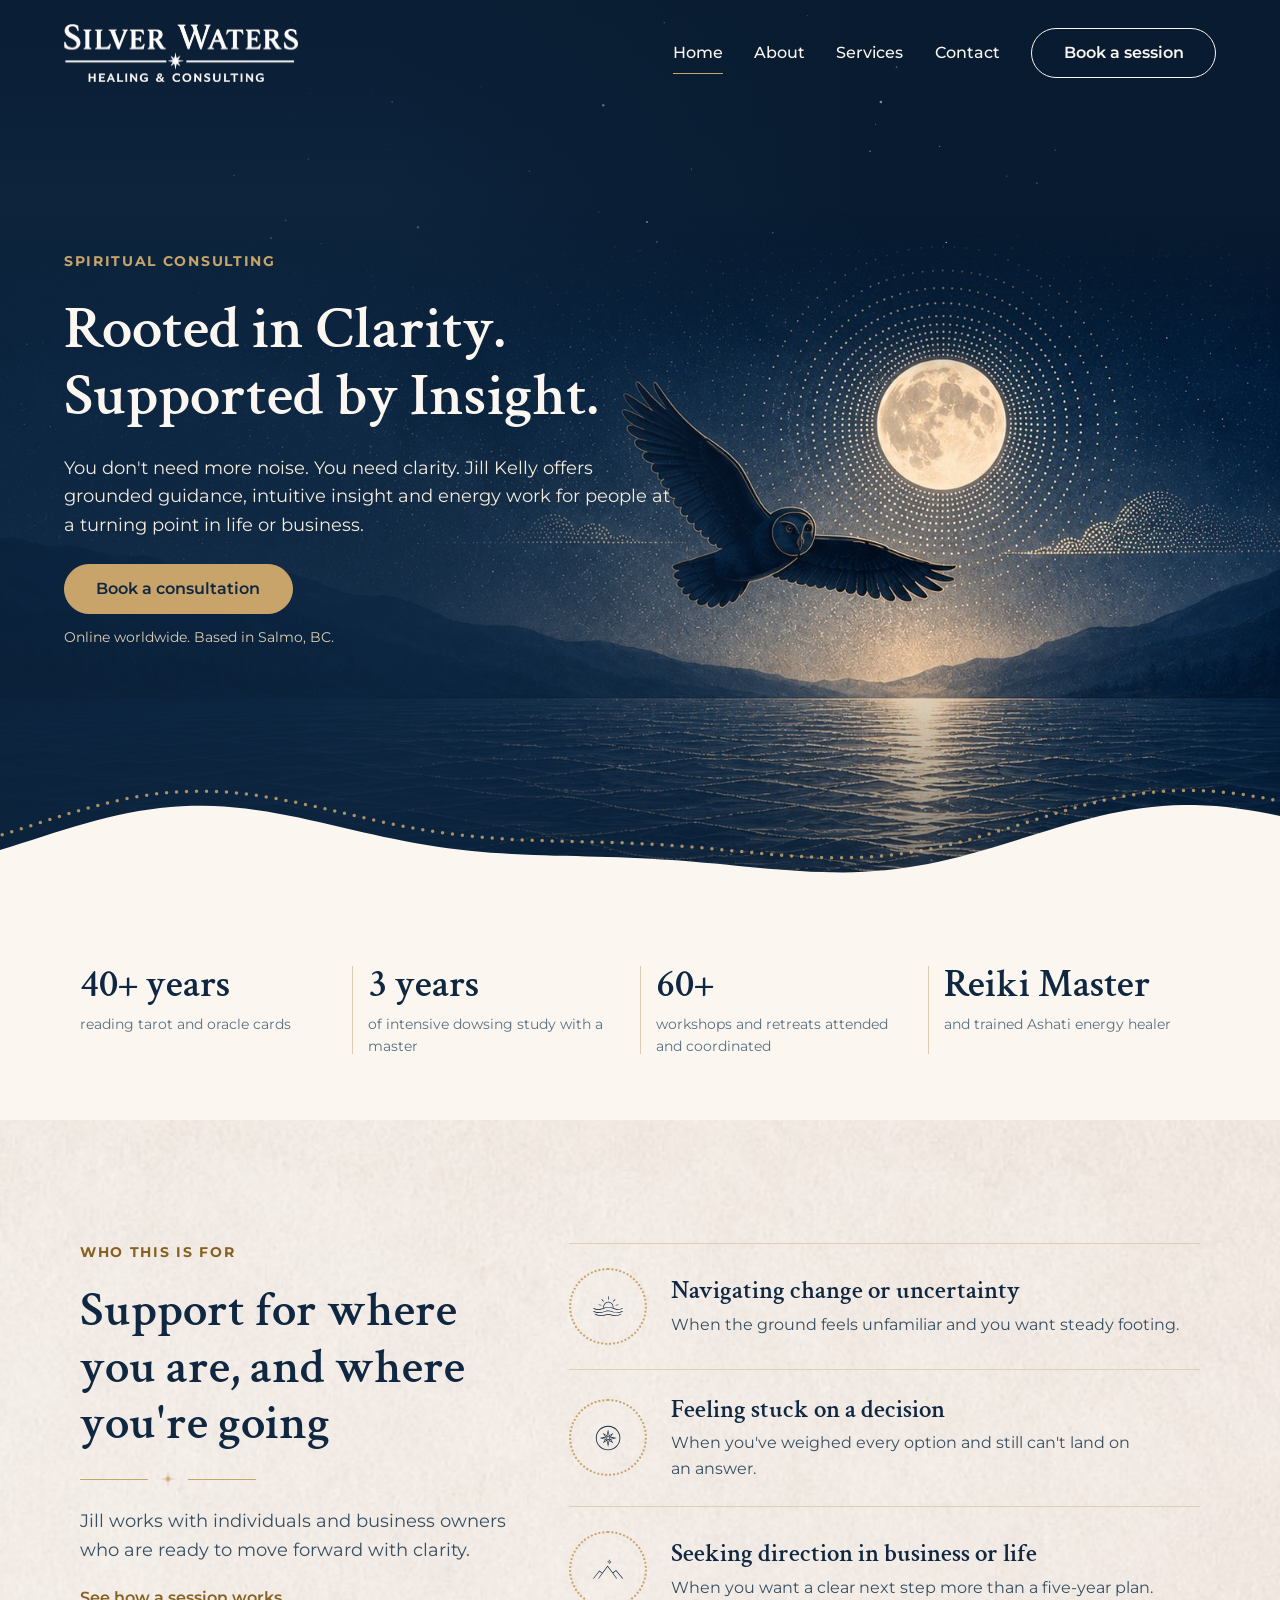
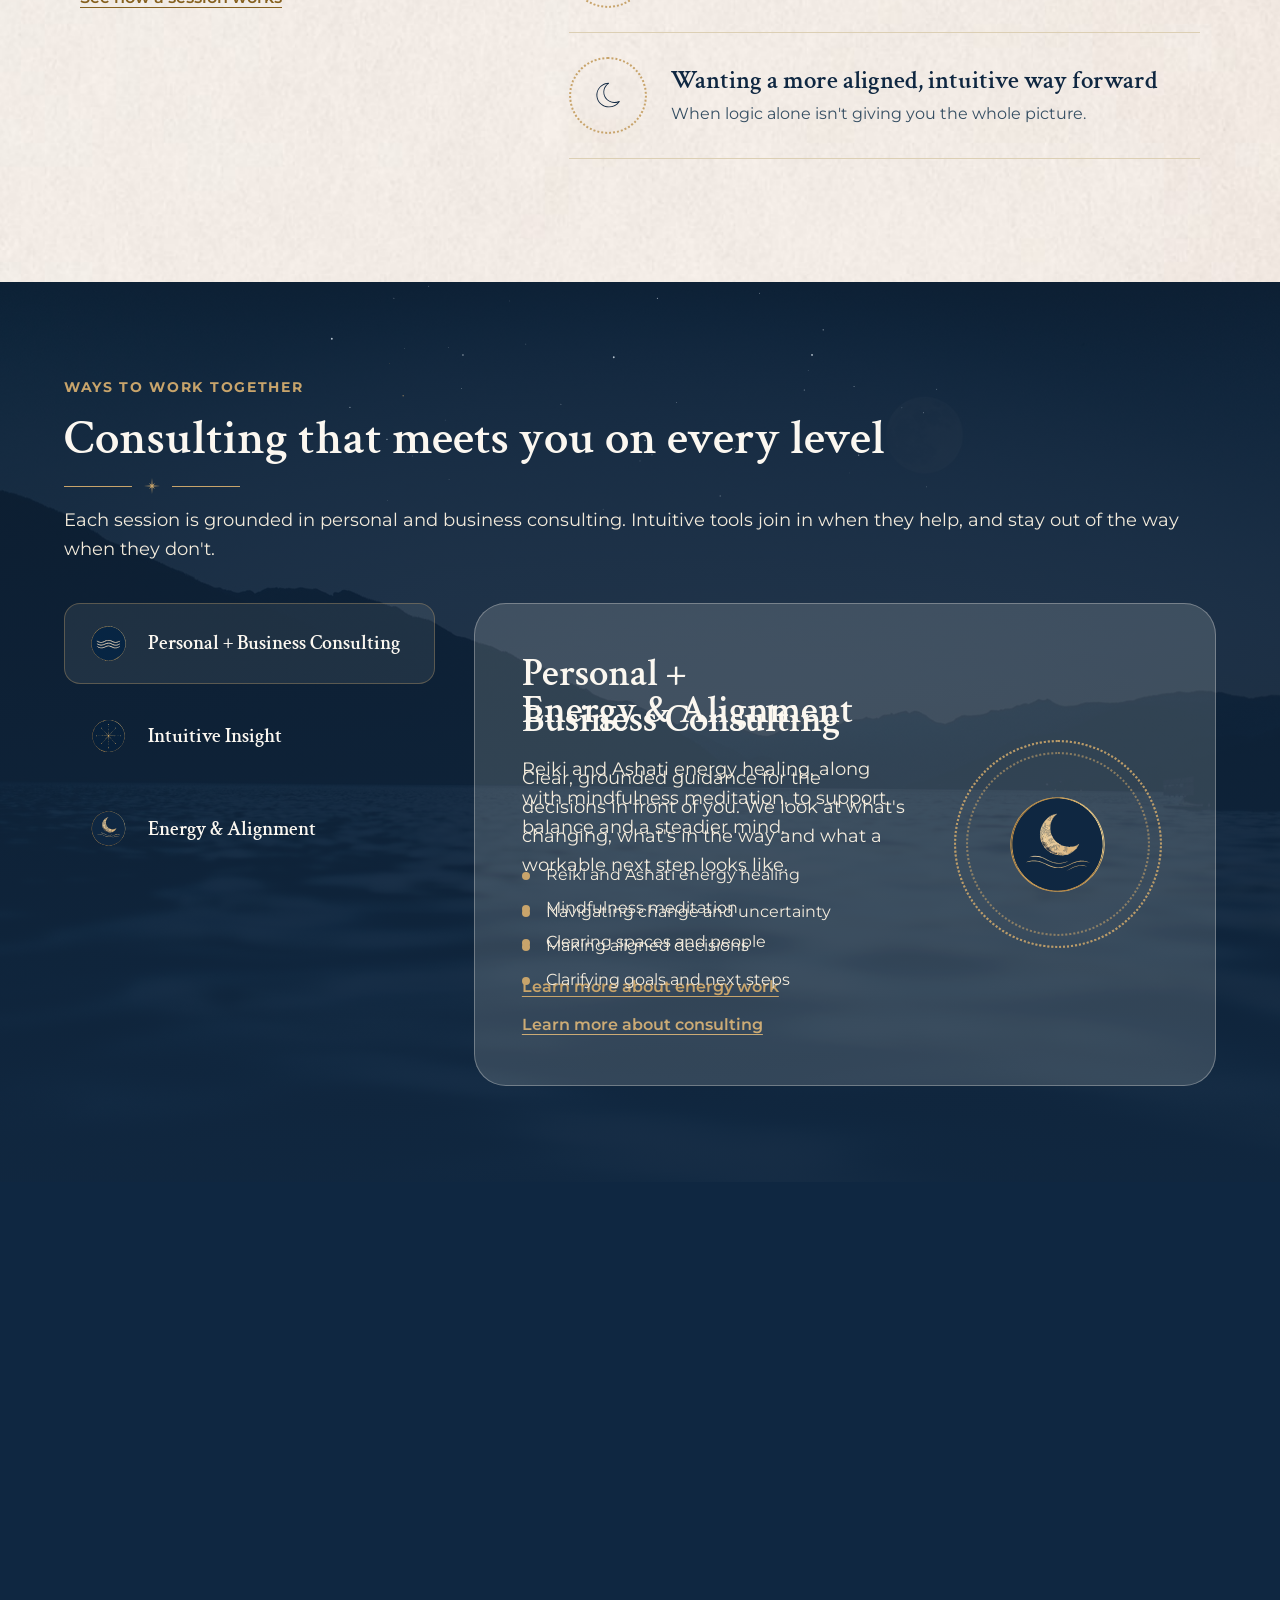
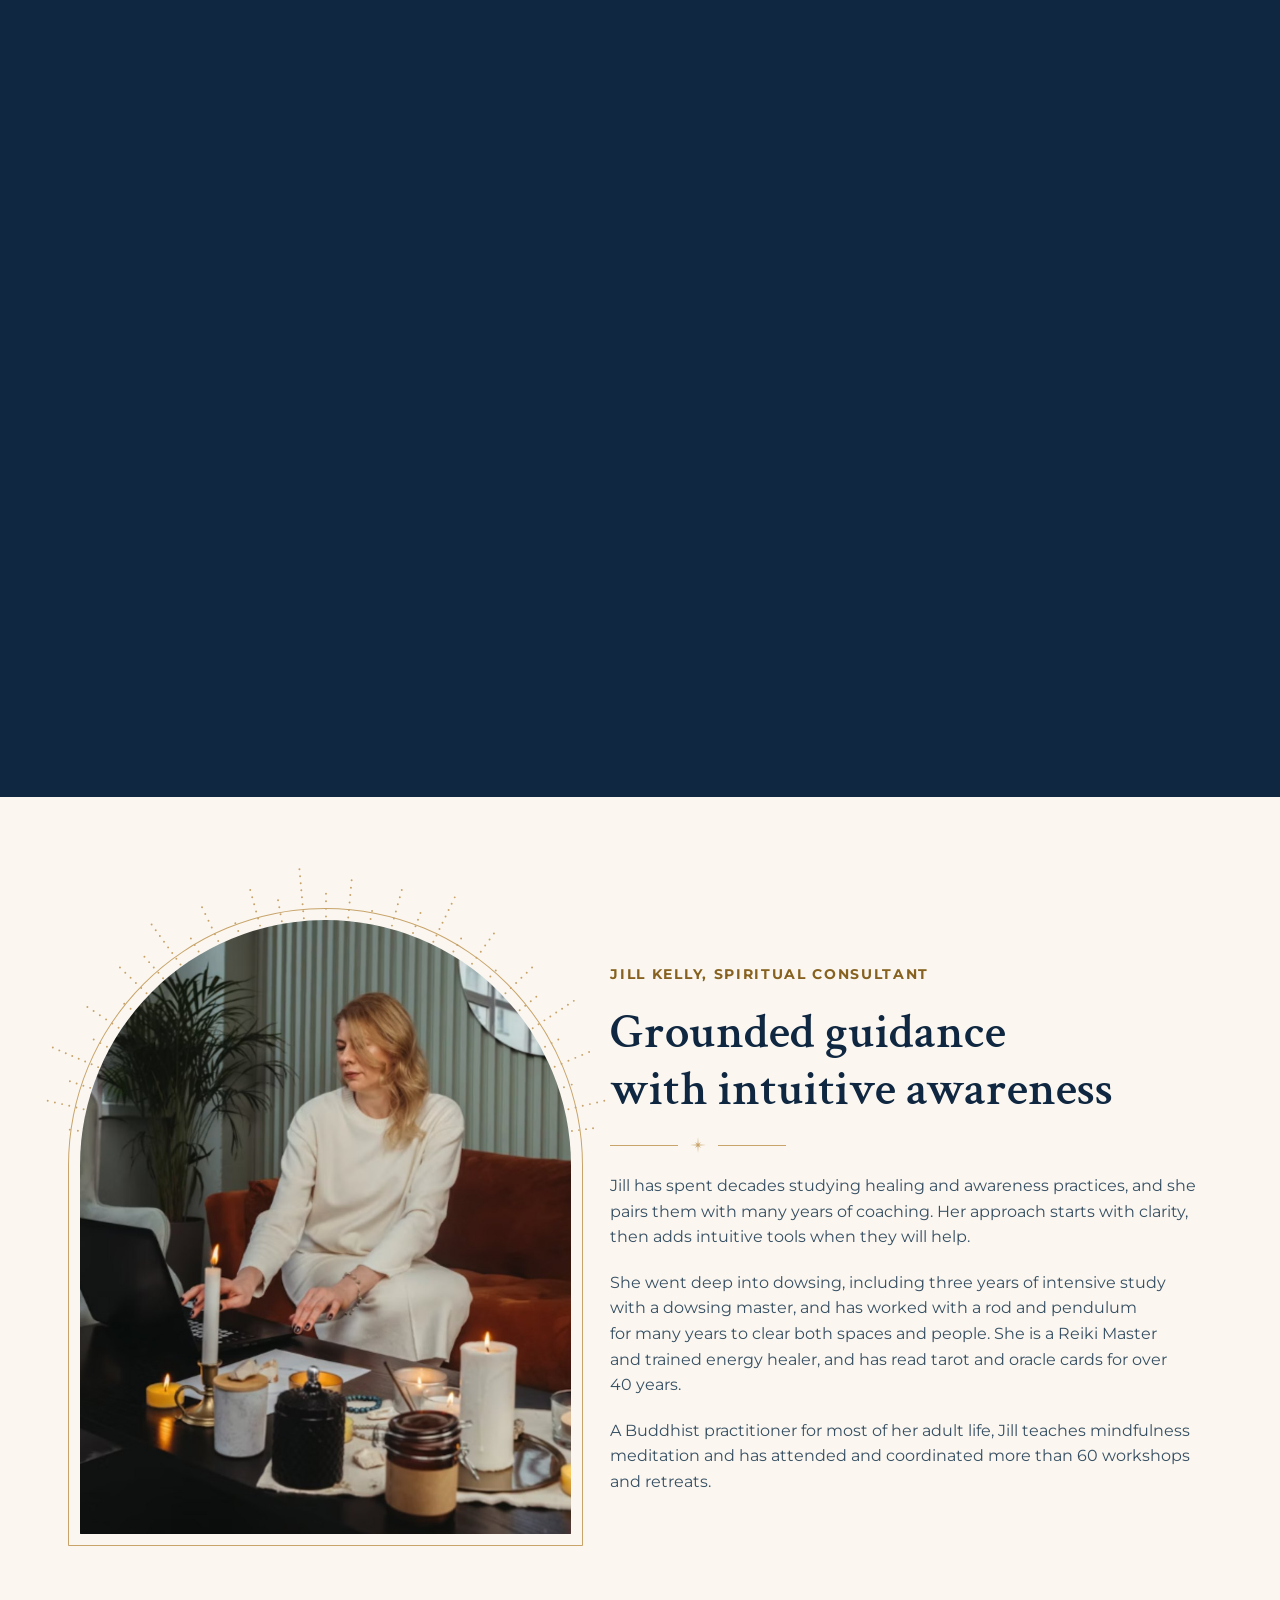
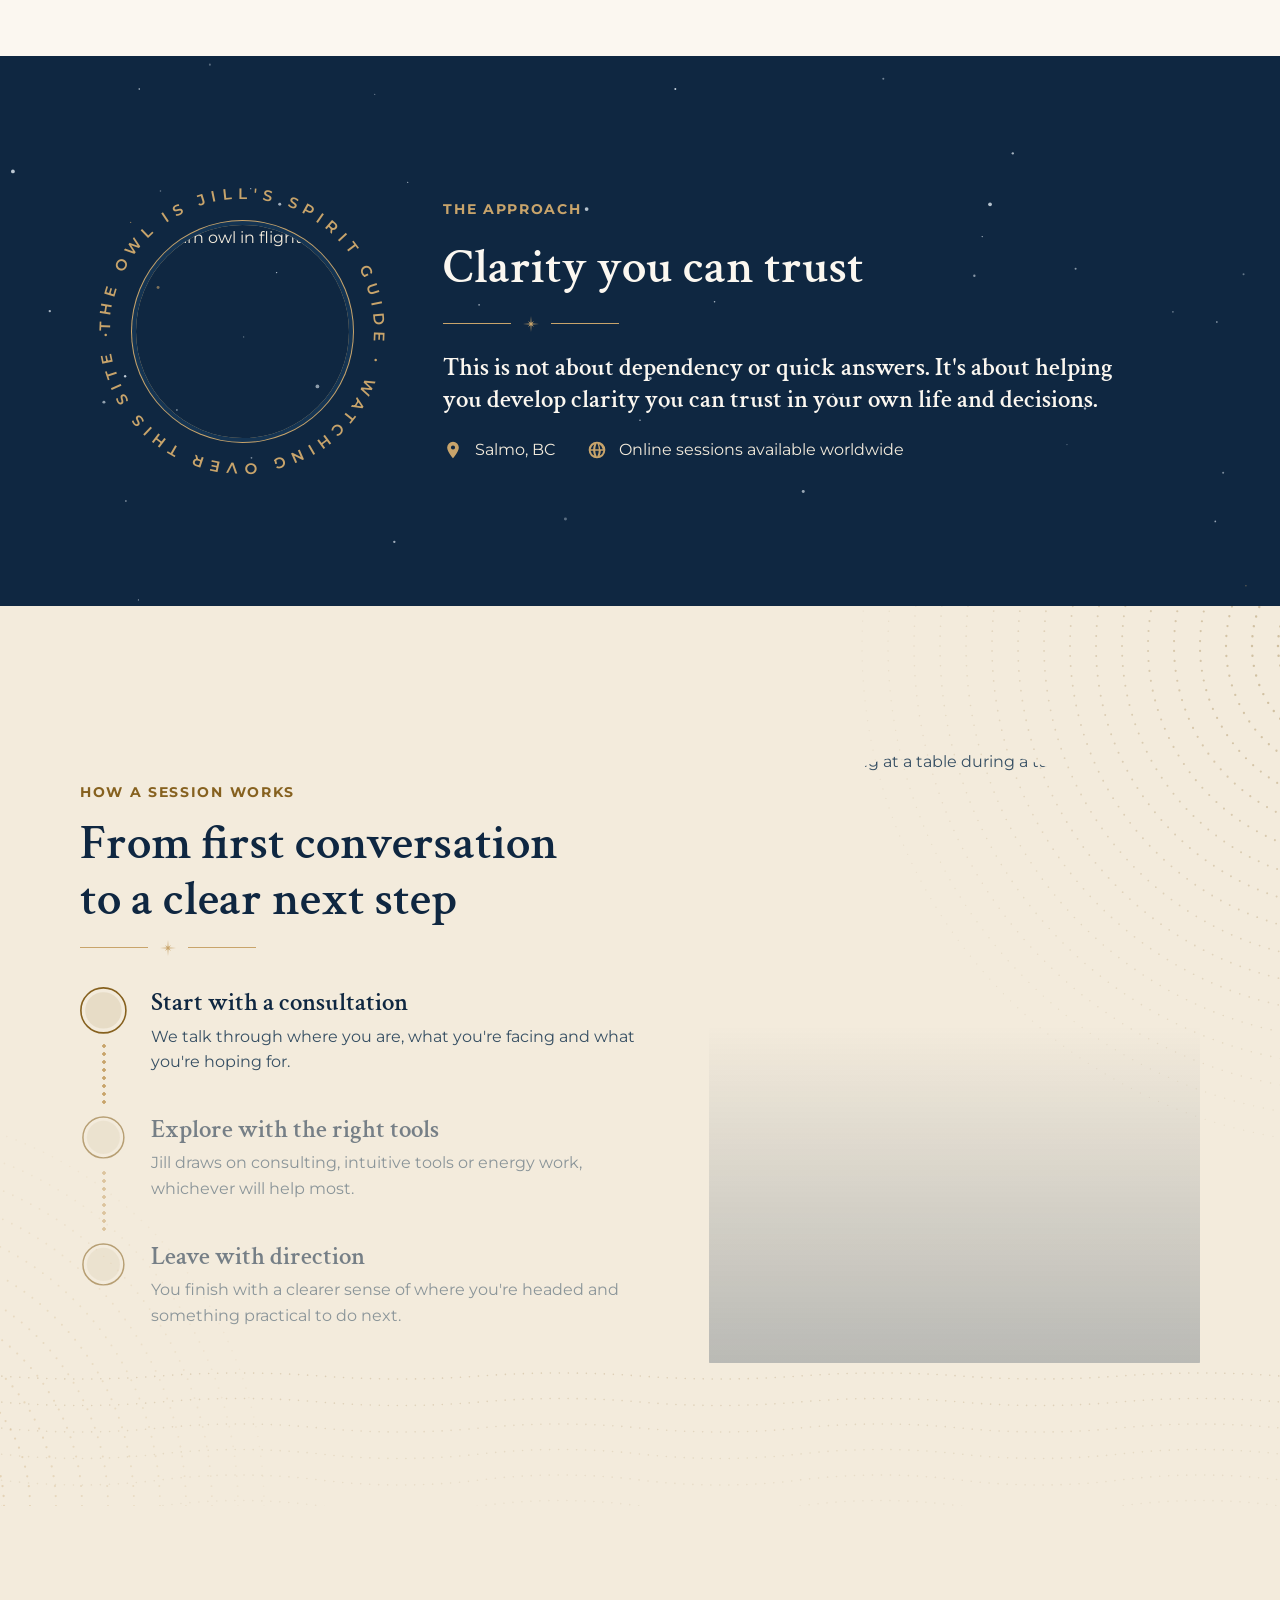
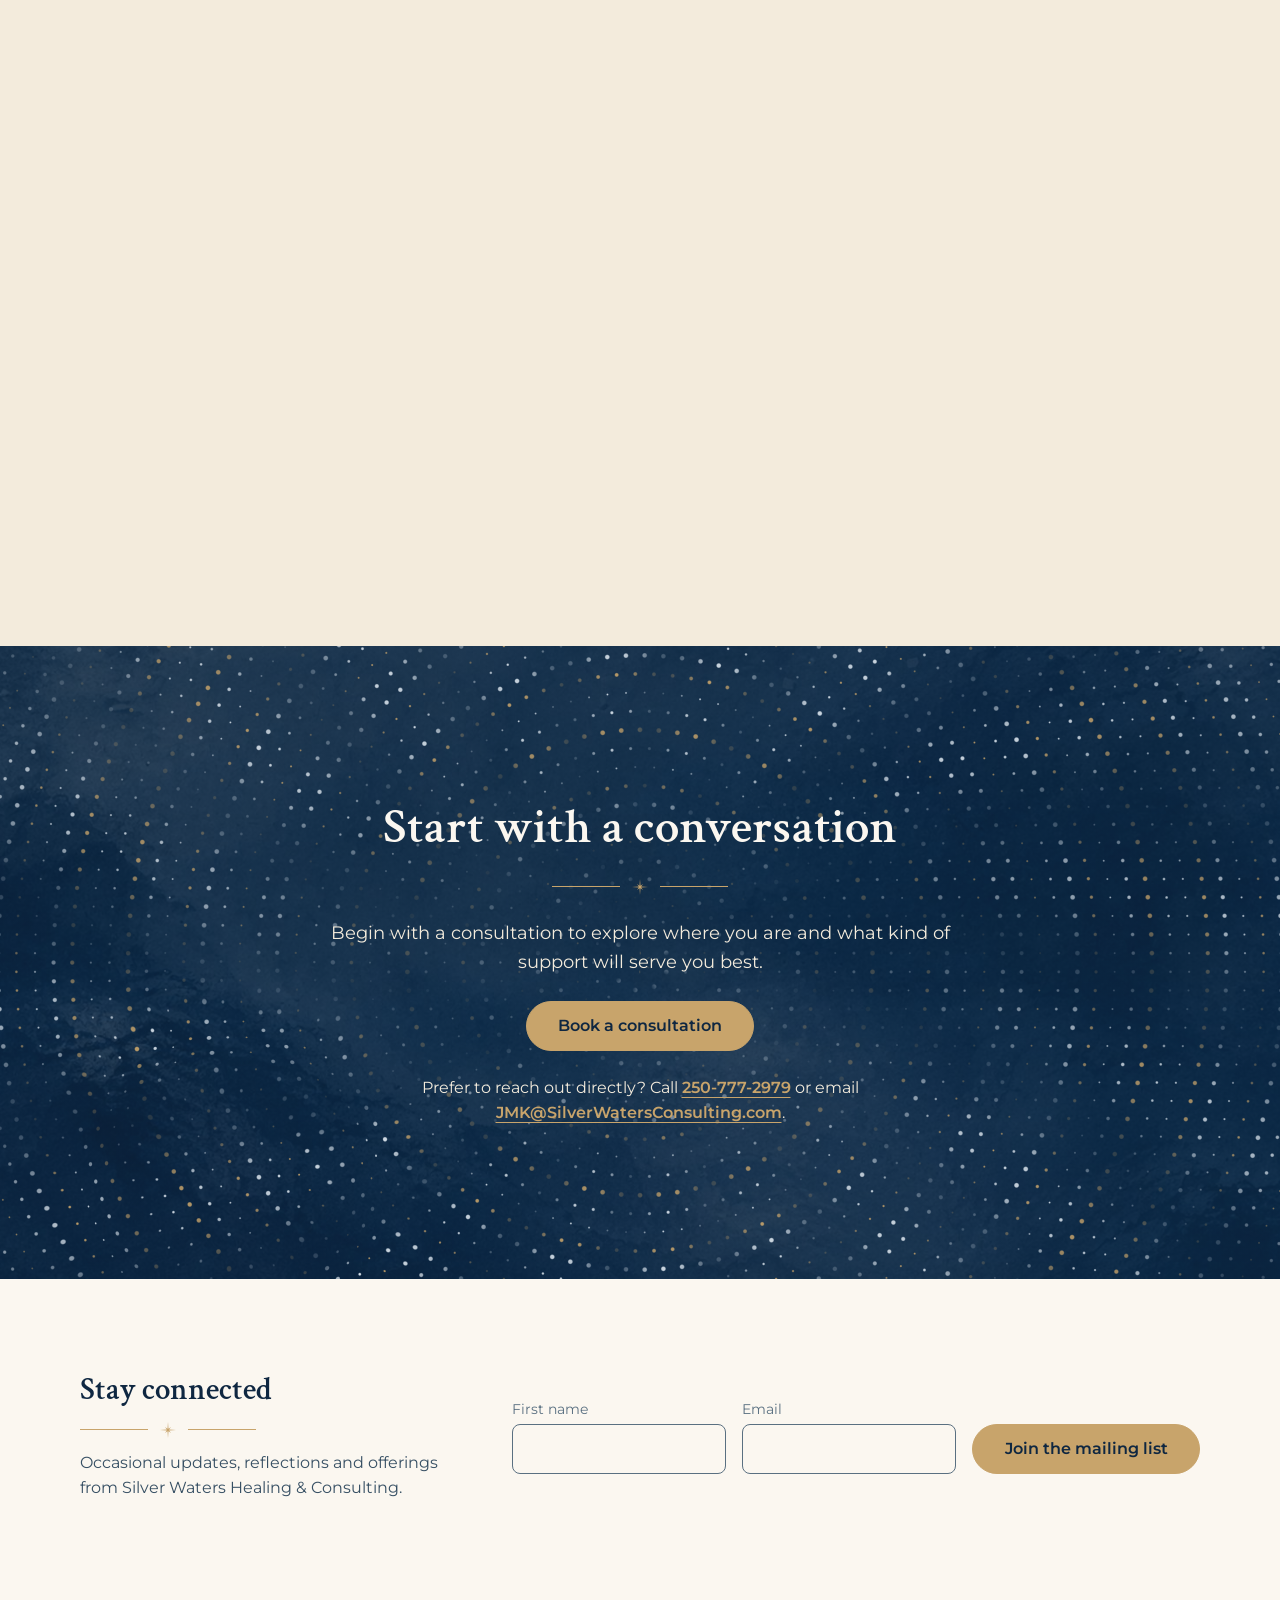
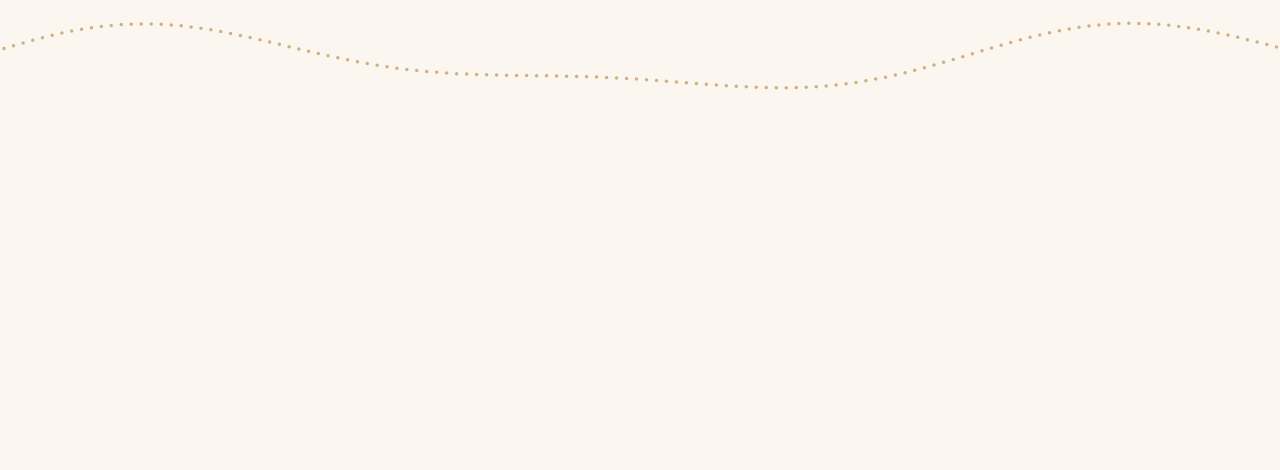
==== commit 9f74bc4b: "Prototype v11: noindex on all pages and robots.txt Co-Authored-By: Claude Sonnet 5.5 <noreply@anthro" ====
--- a/index.html
+++ b/index.html
@@ -3,6 +3,7 @@
 <head>
 <meta charset="utf-8">
 <meta name="viewport" content="width=device-width, initial-scale=1">
+<meta name="robots" content="noindex, nofollow">
 <title>Silver Waters Healing &amp; Consulting | Spiritual consulting in Salmo, BC and online</title>
 <meta name="description" content="Spiritual consulting for personal and professional clarity. Grounded guidance, tarot and oracle readings, dowsing and energy healing with Jill Kelly in Salmo, BC and online worldwide.">
 <meta name="theme-color" content="#0F2741">
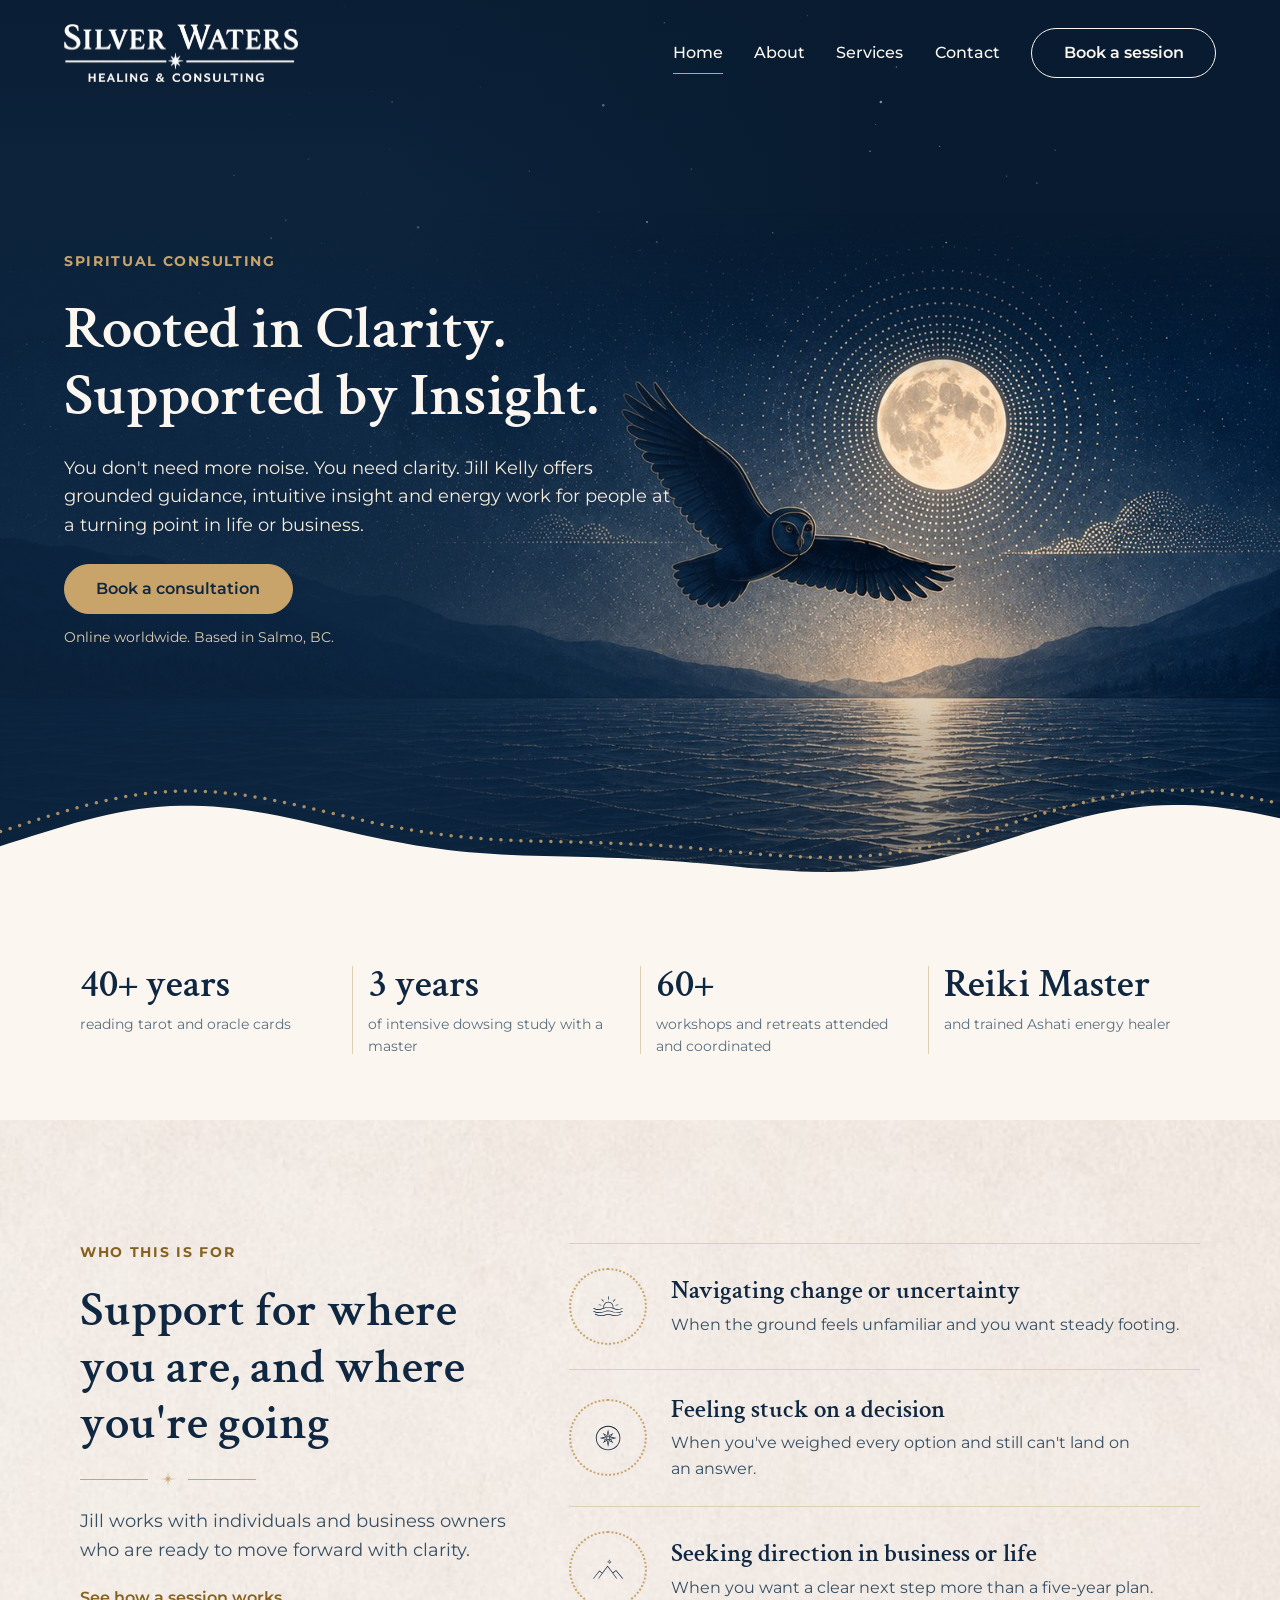
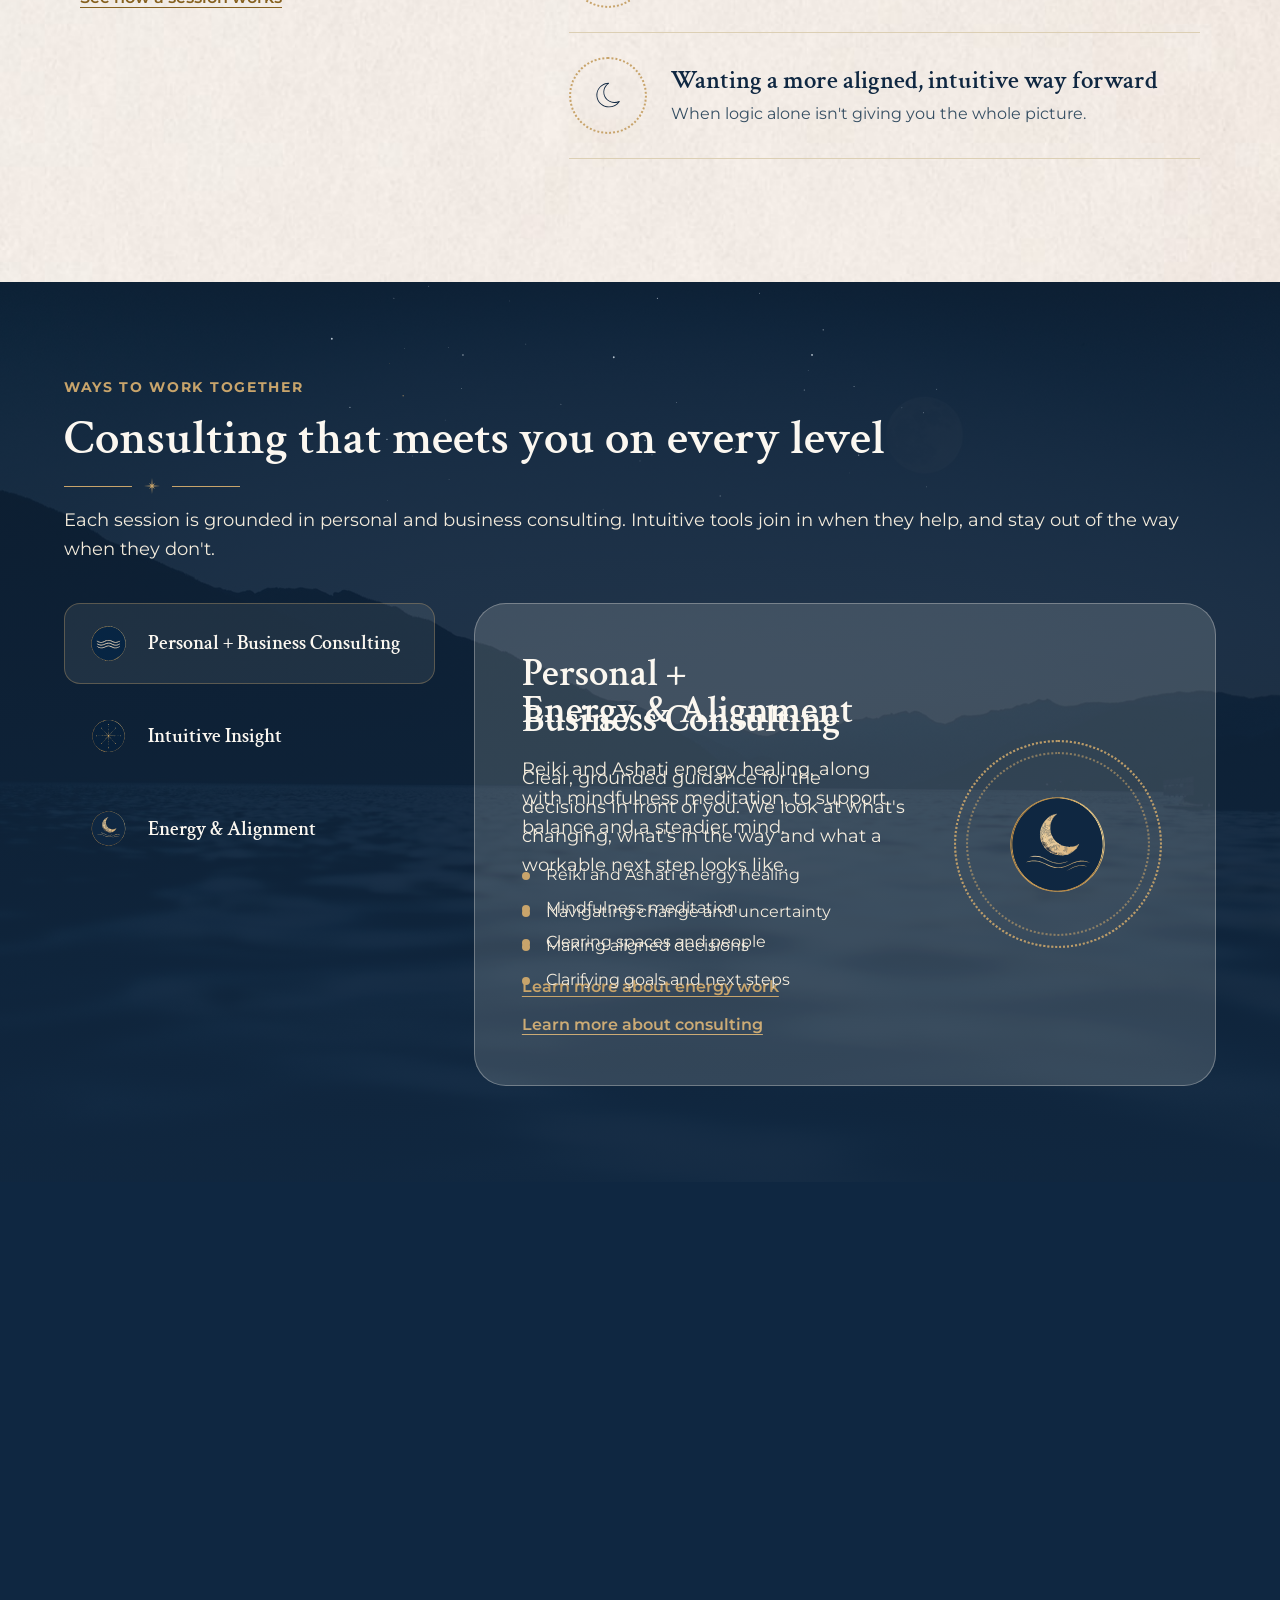
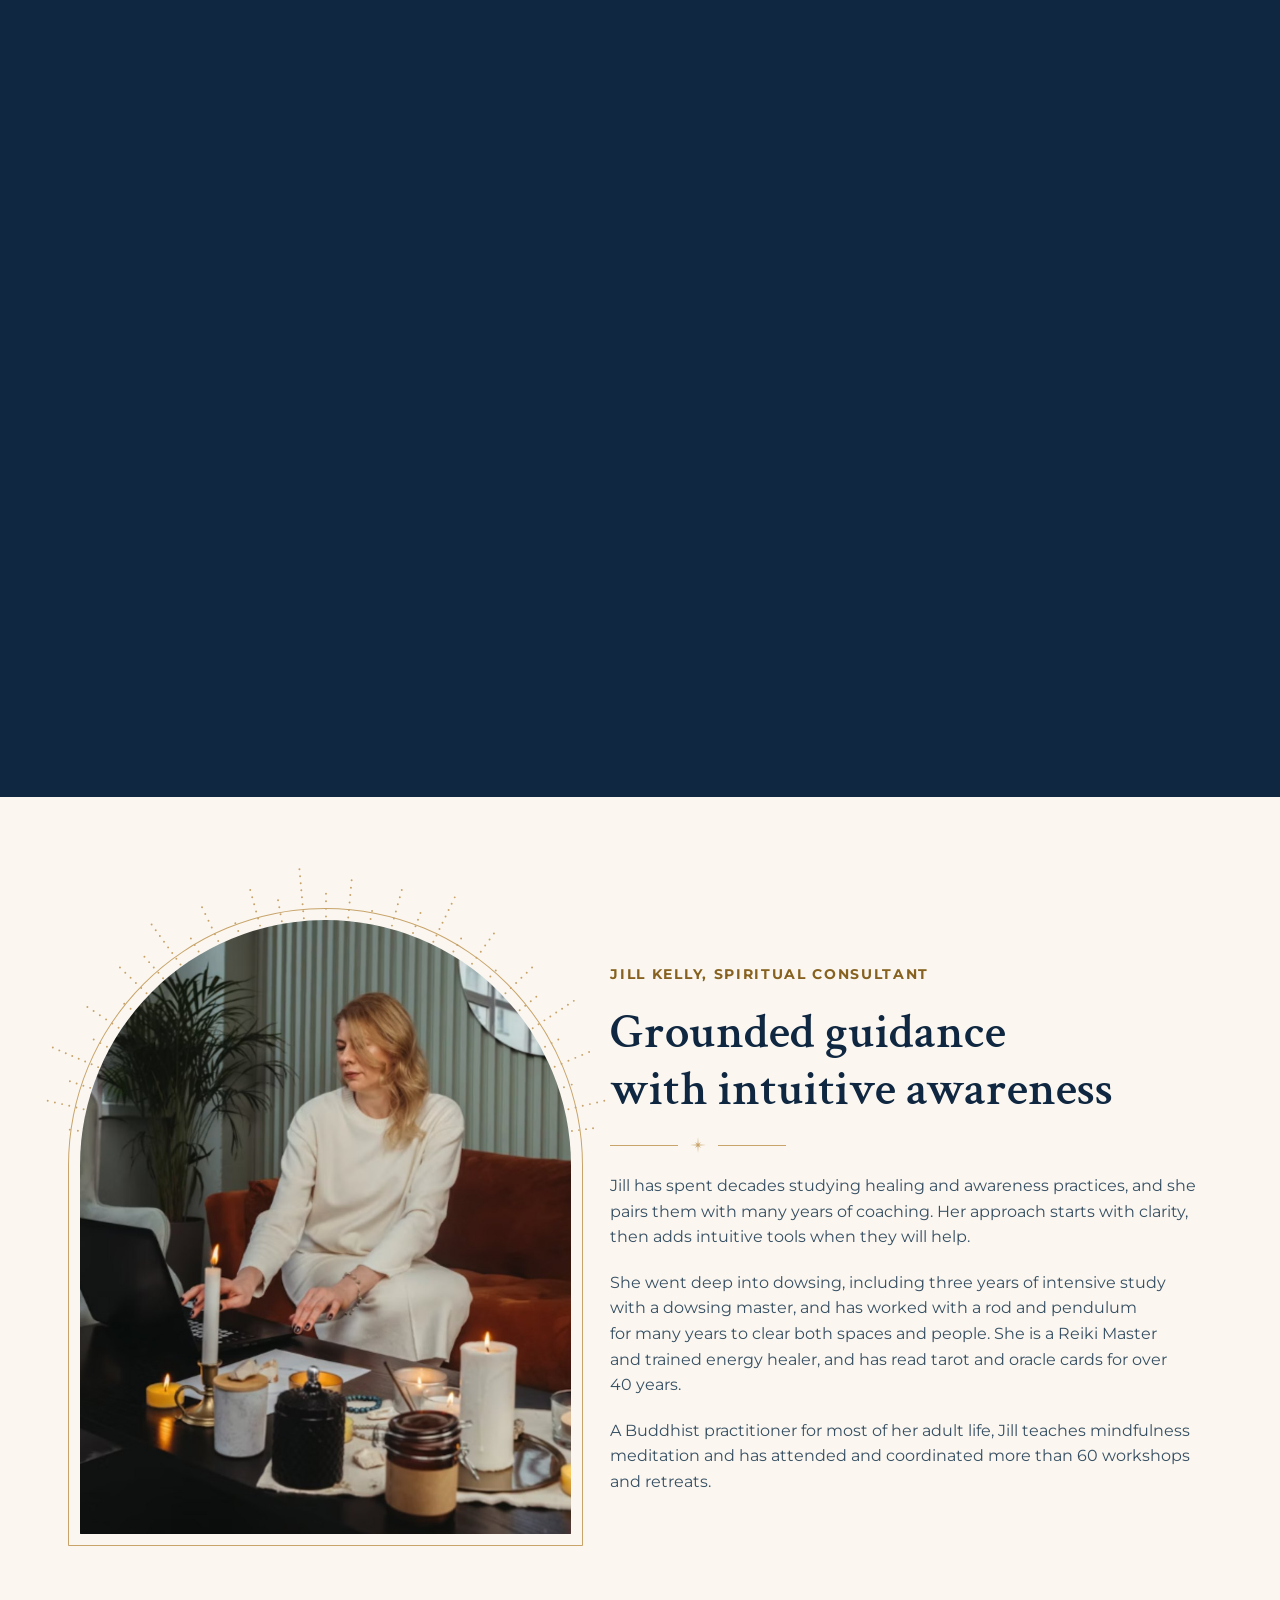
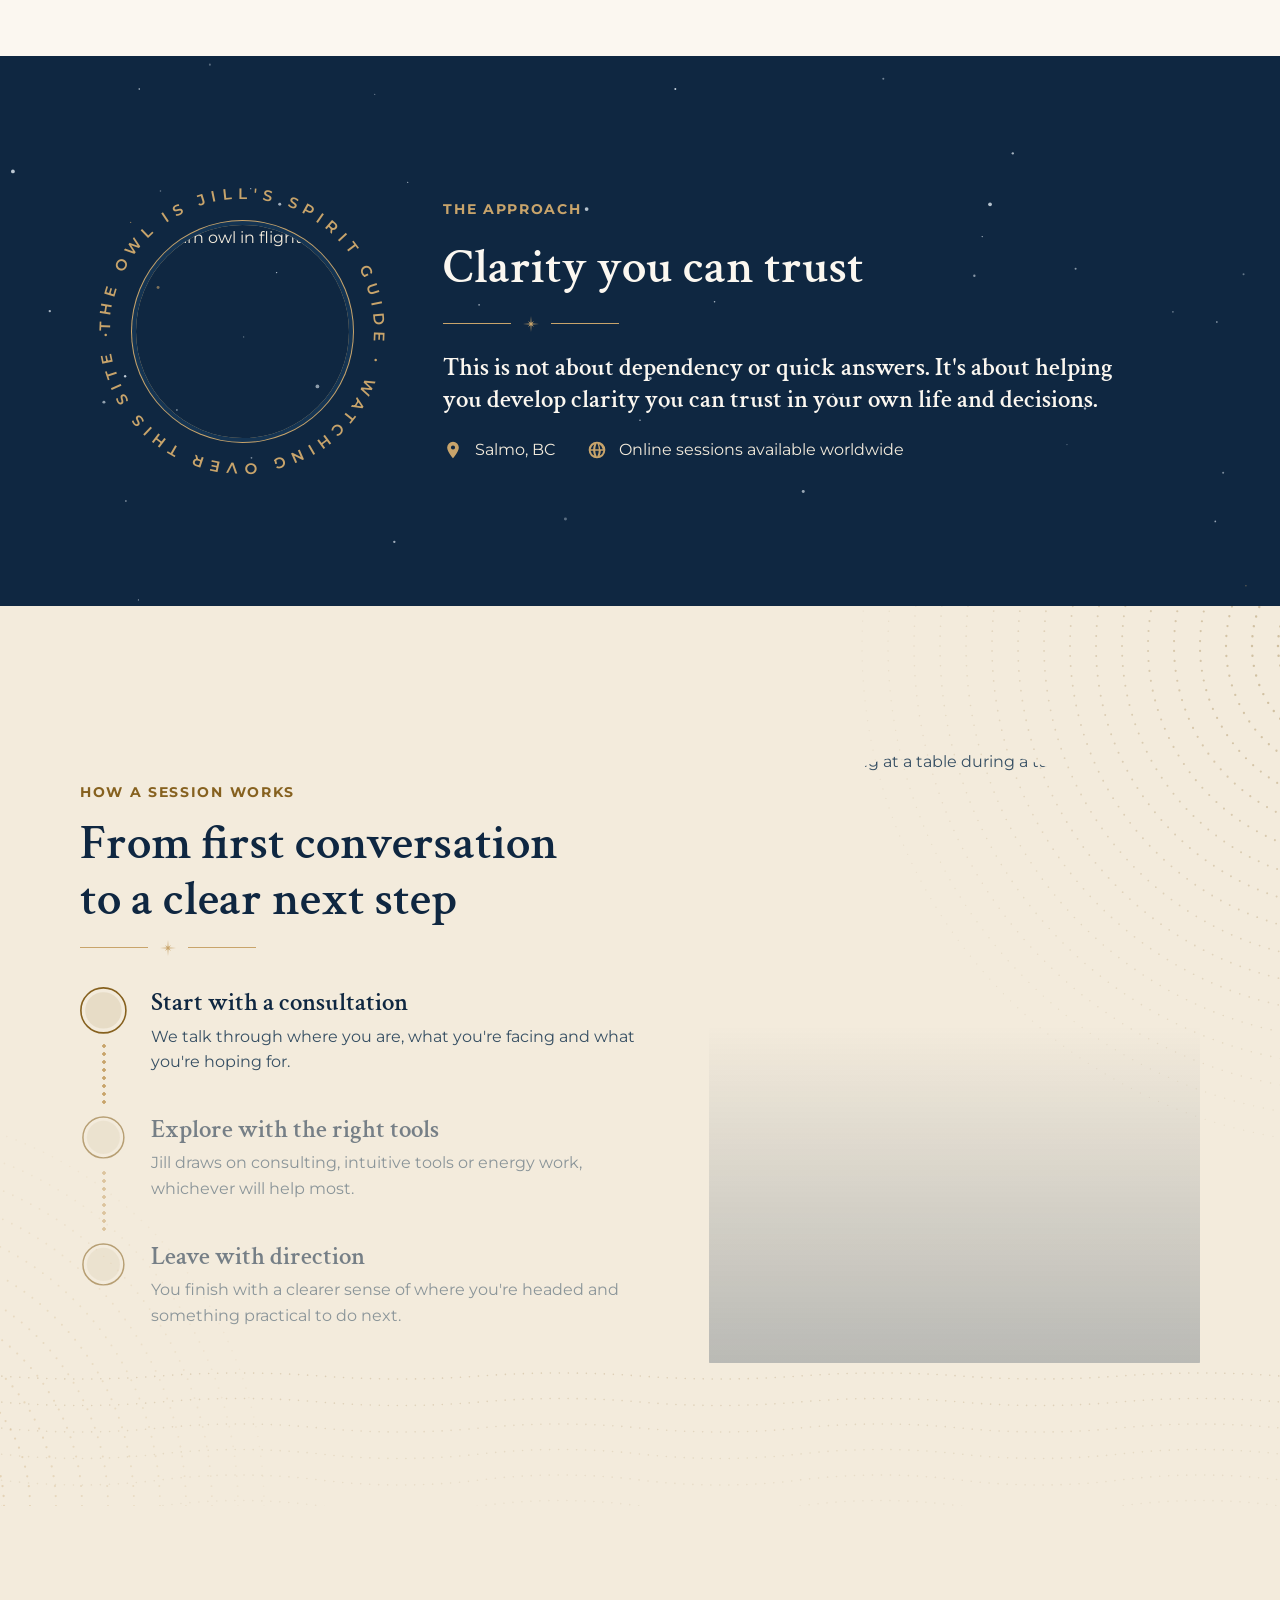
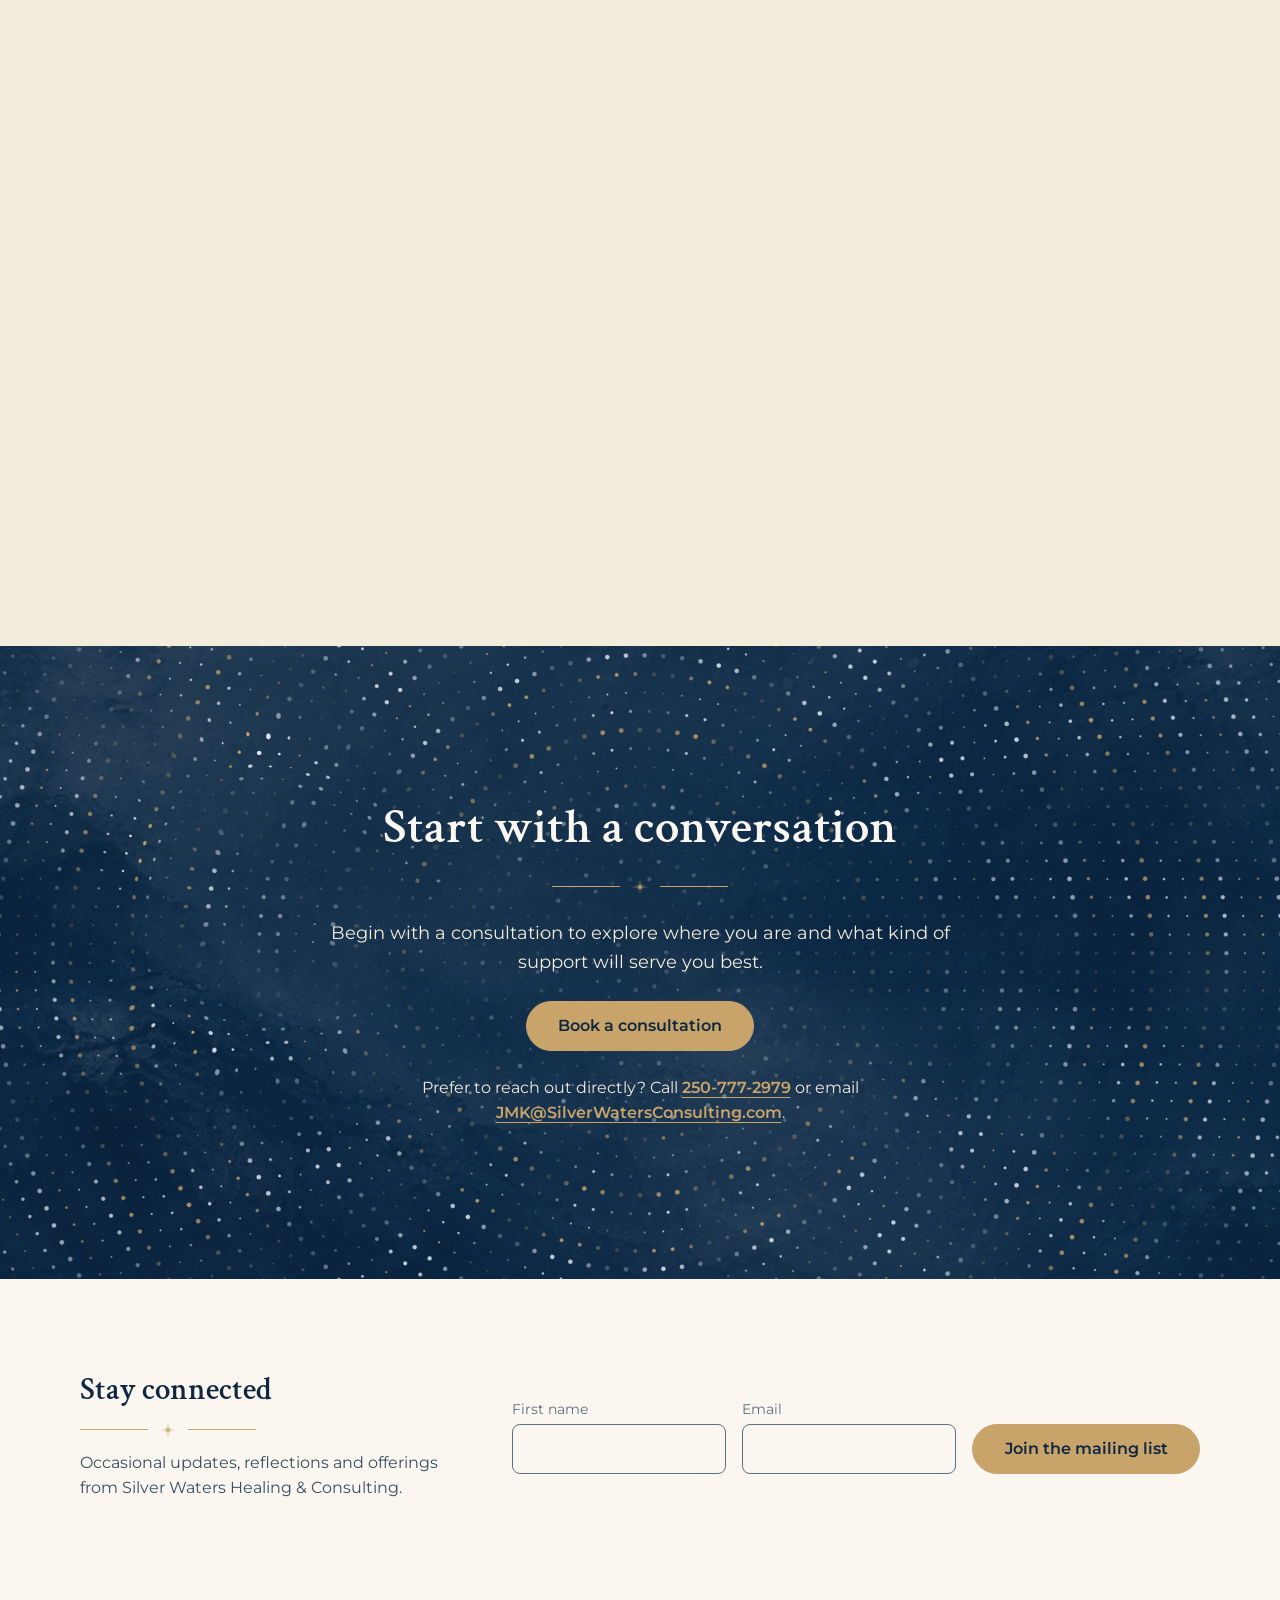
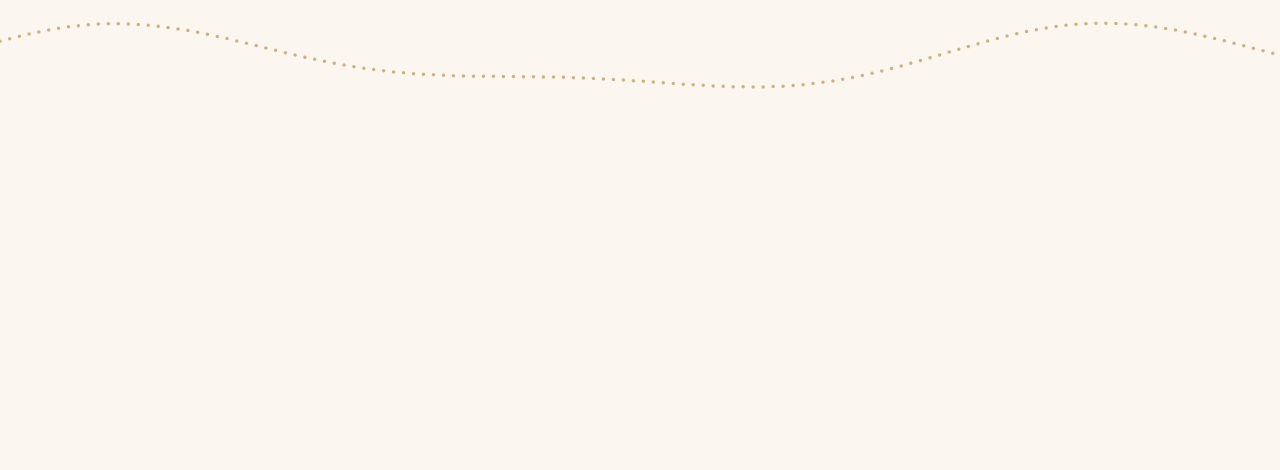
==== commit 7c34381c: "Prototype v12: share image and Open Graph tags Co-Authored-By: Claude Sonnet 5.5 <noreply@anthropic." ====
--- a/index.html
+++ b/index.html
@@ -6,6 +6,15 @@
 <meta name="robots" content="noindex, nofollow">
 <title>Silver Waters Healing &amp; Consulting | Spiritual consulting in Salmo, BC and online</title>
 <meta name="description" content="Spiritual consulting for personal and professional clarity. Grounded guidance, tarot and oracle readings, dowsing and energy healing with Jill Kelly in Salmo, BC and online worldwide.">
+<meta property="og:type" content="website">
+<meta property="og:site_name" content="Silver Waters Healing &amp; Consulting">
+<meta property="og:title" content="Silver Waters Healing &amp; Consulting | Spiritual consulting in Salmo, BC and online">
+<meta property="og:description" content="Spiritual consulting for personal and professional clarity. Grounded guidance, tarot and oracle readings, dowsing and energy healing with Jill Kelly in Salmo, BC and online worldwide.">
+<meta property="og:image" content="https://smikn101.github.io/silver-waters-prototype/assets/img/share.jpg">
+<meta property="og:image:width" content="1200">
+<meta property="og:image:height" content="630">
+<meta property="og:image:alt" content="Silver Waters Healing &amp; Consulting logo: a white owl flying over moonlit water">
+<meta name="twitter:card" content="summary_large_image">
 <meta name="theme-color" content="#0F2741">
 <link rel="icon" href="assets/img/favicon.png">
 <link rel="preload" href="assets/fonts/crimson-text-latin-600-normal.woff2" as="font" type="font/woff2" crossorigin>
